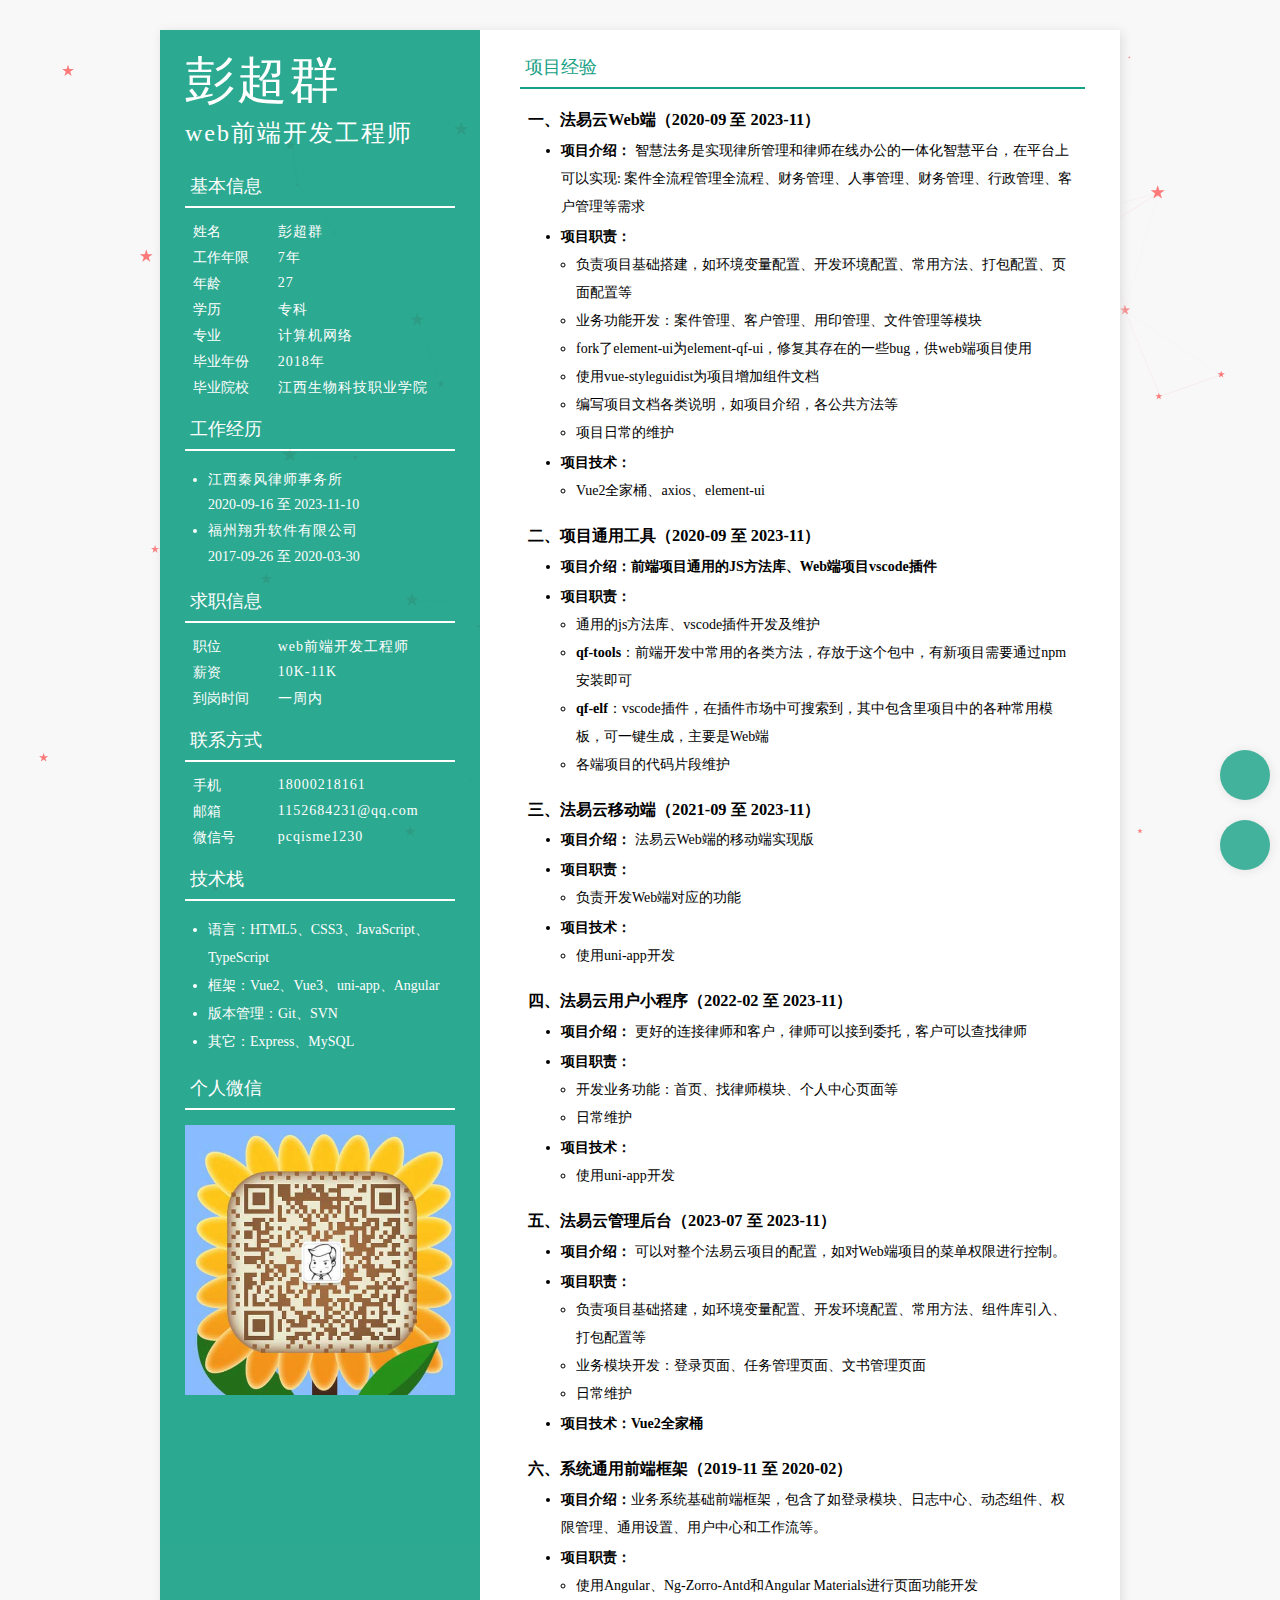
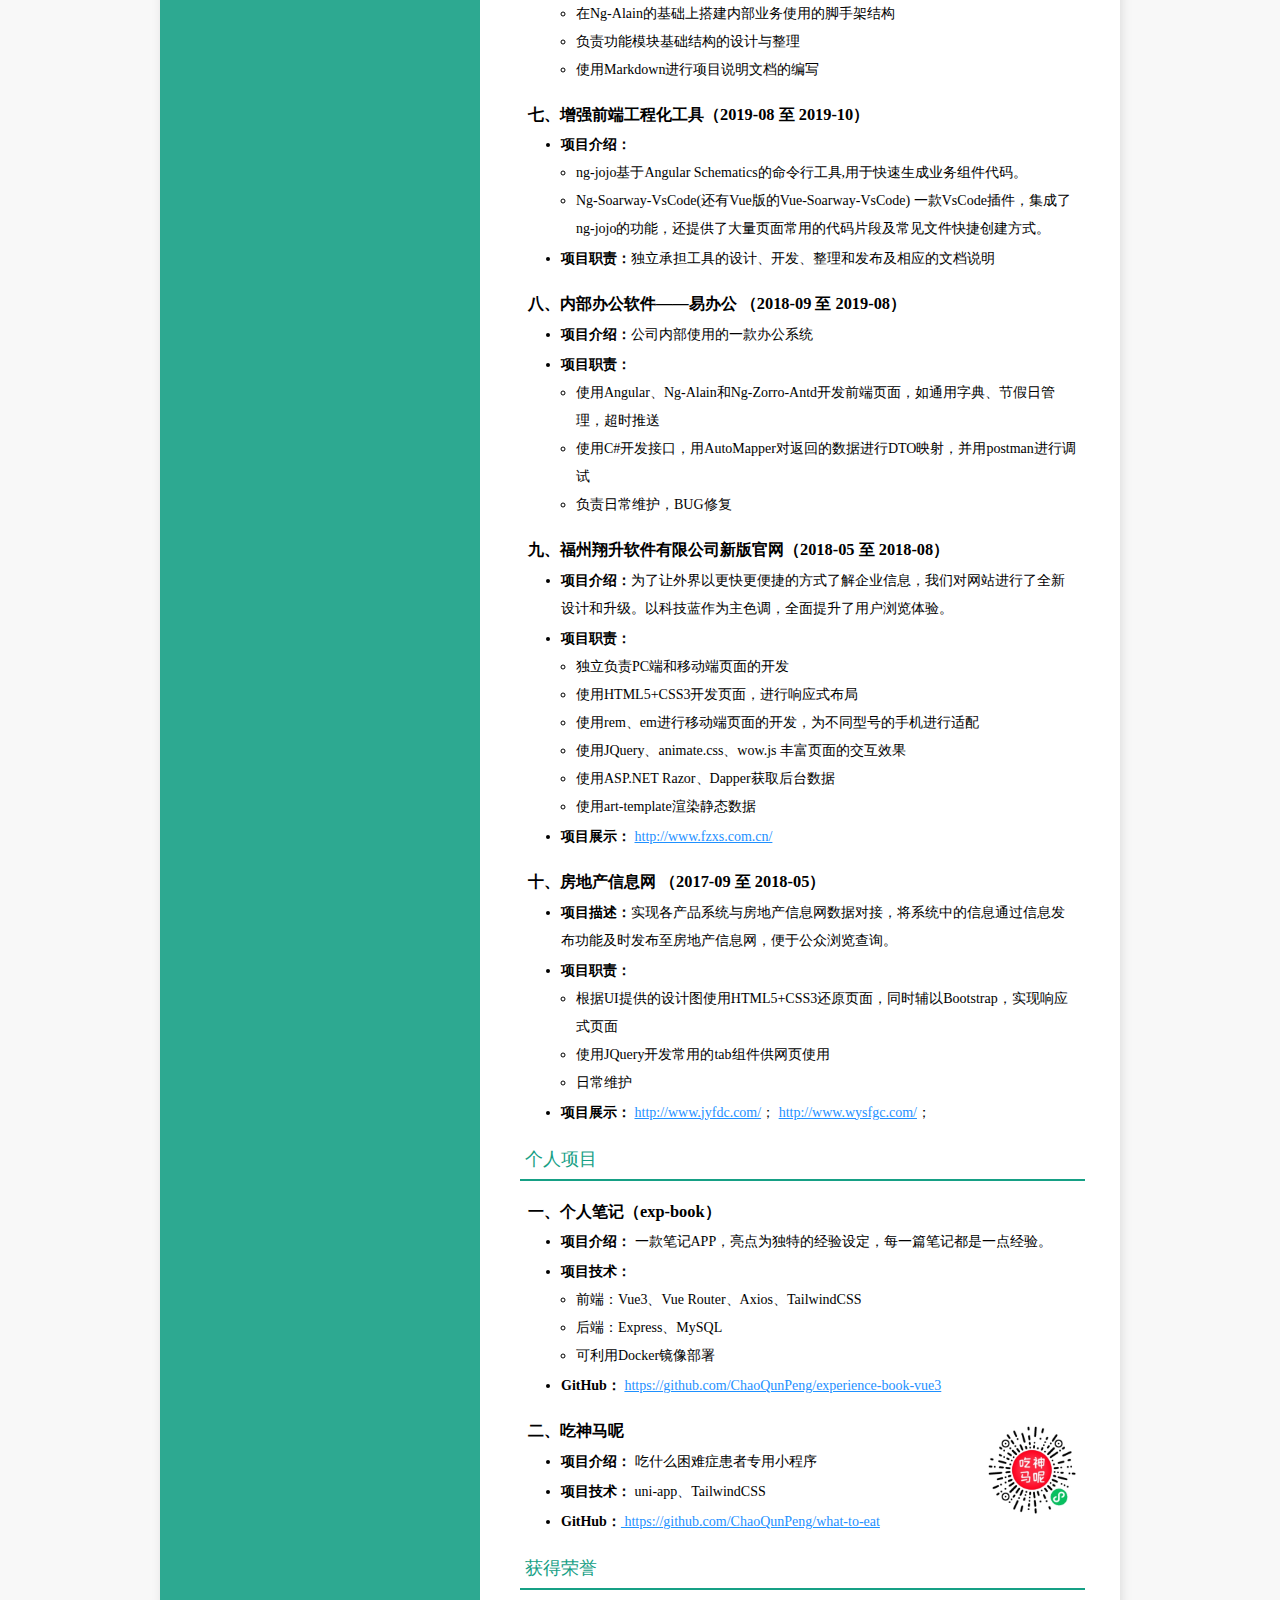
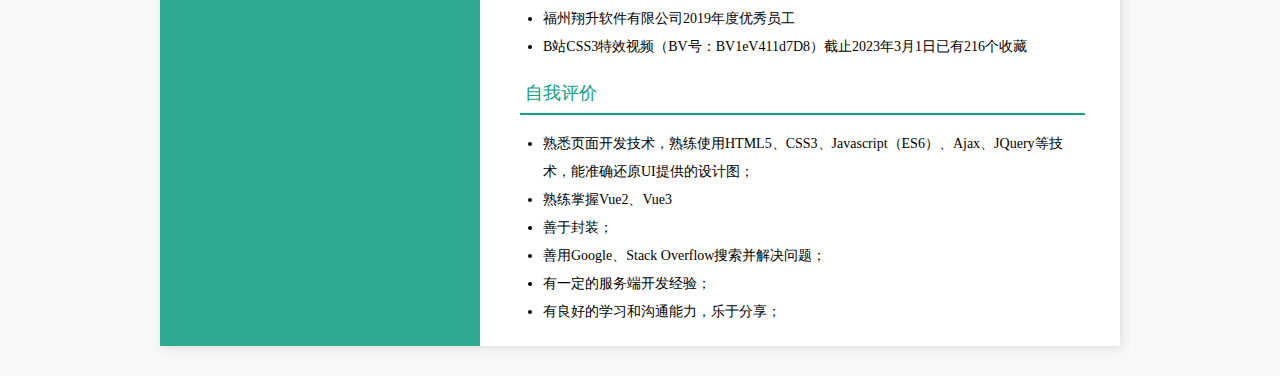
==== index.html @ 924d603b "init" ====
<!DOCTYPE html>
<html lang="en">
  <head>
    <meta charset="UTF-8" />
    <meta name="viewport" content="width=device-width, initial-scale=1.0" />
    <title>彭超群-web前端开发工程师-个人简历</title>
    <link rel="icon" href="./favicon.ico" type="image/x-icon" />
    <link rel="stylesheet" href="//at.alicdn.com/t/font_1978136_liacbr79wzi.css" />
    <link rel="stylesheet" href="style.css" />
  </head>

  <body>
    <div id="particles-js" class="particles-js"></div>

    <div class="container">
      <div class="left-layout">
        <!-- <div> -->
        <div class="me">
          <div class="name">彭超群</div>
          <div class="position">web前端开发工程师</div>
        </div>

        <!-- 基本信息 -->
        <div class="block">
          <div class="block-title"><i class="iconfont icon-user"></i>基本信息</div>
          <div class="block-body">
            <div class="label">
              <div class="label-label">姓名</div>
              <div class="label-value">彭超群</div>
            </div>

            <div class="label">
              <div class="label-label">工作年限</div>
              <div class="label-value">7年</div>
            </div>

            <div class="label">
              <div class="label-label">年龄</div>
              <div class="label-value">27</div>
            </div>

            <div class="label">
              <div class="label-label">学历</div>
              <div class="label-value">专科</div>
            </div>

            <div class="label">
              <div class="label-label">专业</div>
              <div class="label-value">计算机网络</div>
            </div>

            <div class="label">
              <div class="label-label">毕业年份</div>
              <div class="label-value">2018年</div>
            </div>

            <div class="label">
              <div class="label-label">毕业院校</div>
              <div class="label-value">江西生物科技职业学院</div>
            </div>
          </div>
        </div>

        <!-- 工作经历 -->
        <div class="block">
          <div class="block-title"><i class="iconfont icon-phone"></i>工作经历</div>

          <div class="block-body">
            <ul>
              <li>
                <p style="letter-spacing: 1px">江西秦风律师事务所</p>
                <p>2020-09-16 至 2023-11-10</p>
              </li>
              <li>
                <p style="letter-spacing: 1px">福州翔升软件有限公司</p>
                <p>2017-09-26 至 2020-03-30</p>
              </li>
            </ul>
          </div>
        </div>

        <!-- 求职信息 -->
        <div class="block">
          <div class="block-title"><i class="iconfont icon-phone"></i>求职信息</div>

          <div class="block-body">
            <div class="label">
              <div class="label-label">职位</div>
              <div class="label-value">web前端开发工程师</div>
            </div>

            <div class="label">
              <div class="label-label">薪资</div>
              <div class="label-value">10K-11K</div>
            </div>

            <div class="label">
              <div class="label-label">到岗时间</div>
              <div class="label-value">一周内</div>
            </div>
          </div>
        </div>

        <!-- 联系方式 -->
        <div class="block">
          <div class="block-title"><i class="iconfont icon-phone"></i>联系方式</div>

          <div class="block-body">
            <div class="label">
              <div class="label-label">手机</div>
              <div class="label-value">18000218161</div>
            </div>

            <div class="label">
              <div class="label-label">邮箱</div>
              <div class="label-value">1152684231@qq.com</div>
            </div>

            <div class="label">
              <div class="label-label">微信号</div>
              <div class="label-value">pcqisme1230</div>
            </div>
          </div>
        </div>

        <!-- 技术栈 -->
        <div class="block">
          <div class="block-title"><i class="iconfont icon-wrench"></i>技术栈</div>

          <div class="block-body">
            <ul>
              <li>语言：HTML5、CSS3、JavaScript、TypeScript</li>
              <li>框架：Vue2、Vue3、uni-app、Angular</li>
              <li>版本管理：Git、SVN</li>
              <li>其它：Express、MySQL</li>
            </ul>
          </div>
        </div>

        <!-- 个人微信 -->
        <div class="block">
          <div class="block-title"><i class="iconfont icon-wechat"></i>个人微信</div>

          <div class="block-body" style="padding: 0">
            <img style="width: 100%" src="me-qrcode.jpg" />
          </div>
        </div>
      </div>

      <div class="right-layout">
        <!-- 项目经验 -->
        <div class="block">
          <div class="block-title"><i class="iconfont icon-tag"></i>项目经验</div>

          <div class="block-body">
            <div class="project">
              <h3>一、法易云Web端（2020-09 至 2023-11）</h3>
              <ul>
                <li>
                  <span>项目介绍：</span>
                  智慧法务是实现律所管理和律师在线办公的一体化智慧平台，在平台上可以实现:
                  案件全流程管理全流程、财务管理、人事管理、财务管理、行政管理、客户管理等需求
                </li>
                <li>
                  <span>项目职责：</span>
                  <ul>
                    <li>
                      负责项目基础搭建，如环境变量配置、开发环境配置、常用方法、打包配置、页面配置等
                    </li>
                    <li>业务功能开发：案件管理、客户管理、用印管理、文件管理等模块</li>
                    <li>fork了element-ui为element-qf-ui，修复其存在的一些bug，供web端项目使用</li>
                    <li>使用vue-styleguidist为项目增加组件文档</li>
                    <li>编写项目文档各类说明，如项目介绍，各公共方法等</li>
                    <li>项目日常的维护</li>
                  </ul>
                </li>
                <li>
                  <span>项目技术：</span>
                  <ul>
                    <li>Vue2全家桶、axios、element-ui</li>
                  </ul>
                </li>
              </ul>
            </div>

            <div class="project">
              <h3>二、项目通用工具（2020-09 至 2023-11）</h3>
              <ul>
                <li>
                  <span> 项目介绍：前端项目通用的JS方法库、Web端项目vscode插件 </span>
                </li>
                <li>
                  <span>项目职责：</span>
                  <ul>
                    <li>通用的js方法库、vscode插件开发及维护</li>
                    <li>
                      <b>qf-tools</b
                      >：前端开发中常用的各类方法，存放于这个包中，有新项目需要通过npm安装即可
                    </li>
                    <li>
                      <b>qf-elf</b
                      >：vscode插件，在插件市场中可搜索到，其中包含里项目中的各种常用模板，可一键生成，主要是Web端
                    </li>
                    <li>各端项目的代码片段维护</li>
                  </ul>
                </li>
                <!-- <li>
                  <span>项目技术：</span>
                </li> -->
              </ul>
            </div>

            <div class="project">
              <h3>三、法易云移动端（2021-09 至 2023-11）</h3>
              <ul>
                <li>
                  <span>项目介绍：</span>
                  法易云Web端的移动端实现版
                </li>
                <li>
                  <span>项目职责：</span>
                  <ul>
                    <li>负责开发Web端对应的功能</li>
                  </ul>
                </li>
                <li>
                  <span>项目技术：</span>
                  <ul>
                    <li>使用uni-app开发</li>
                  </ul>
                </li>
              </ul>
            </div>

            <div class="project">
              <h3>四、法易云用户小程序（2022-02 至 2023-11）</h3>
              <ul>
                <li>
                  <span>项目介绍：</span>
                  更好的连接律师和客户，律师可以接到委托，客户可以查找律师
                </li>
                <li>
                  <span>项目职责：</span>
                  <ul>
                    <li>开发业务功能：首页、找律师模块、个人中心页面等</li>
                    <li>日常维护</li>
                  </ul>
                </li>
                <li>
                  <span>项目技术：</span>
                  <ul>
                    <li>使用uni-app开发</li>
                  </ul>
                </li>
              </ul>
            </div>

            <div class="project">
              <h3>五、法易云管理后台（2023-07 至 2023-11）</h3>
              <ul>
                <li>
                  <span>项目介绍：</span>
                  可以对整个法易云项目的配置，如对Web端项目的菜单权限进行控制。
                </li>
                <li>
                  <span>项目职责：</span>
                  <ul>
                    <li>
                      负责项目基础搭建，如环境变量配置、开发环境配置、常用方法、组件库引入、打包配置等
                    </li>
                    <li>业务模块开发：登录页面、任务管理页面、文书管理页面</li>
                    <li>日常维护</li>
                  </ul>
                </li>
                <li>
                  <span>项目技术：Vue2全家桶</span>
                </li>
              </ul>
            </div>

            <div class="project">
              <h3>六、系统通用前端框架（2019-11 至 2020-02）</h3>
              <ul>
                <li>
                  <span>项目介绍：</span
                  >业务系统基础前端框架，包含了如登录模块、日志中心、动态组件、权限管理、通用设置、用户中心和工作流等。
                </li>
                <li>
                  <span>项目职责：</span>
                  <ul>
                    <li>使用Angular、Ng-Zorro-Antd和Angular Materials进行页面功能开发</li>
                    <li>在Ng-Alain的基础上搭建内部业务使用的脚手架结构</li>
                    <li>负责功能模块基础结构的设计与整理</li>
                    <li>使用Markdown进行项目说明文档的编写</li>
                  </ul>
                </li>
              </ul>
            </div>

            <div class="project">
              <h3>七、增强前端工程化工具（2019-08 至 2019-10）</h3>
              <ul>
                <!-- <li><span>技术栈：</span> Angular Schematics</li> -->
                <li>
                  <span>项目介绍：</span>
                  <ul>
                    <li>ng-jojo基于Angular Schematics的命令行工具,用于快速生成业务组件代码。</li>
                    <li>
                      Ng-Soarway-VsCode(还有Vue版的Vue-Soarway-VsCode)
                      一款VsCode插件，集成了ng-jojo的功能，还提供了大量页面常用的代码片段及常见文件快捷创建方式。
                    </li>
                  </ul>
                </li>
                <li><span>项目职责：</span>独立承担工具的设计、开发、整理和发布及相应的文档说明</li>
              </ul>
            </div>

            <div class="project">
              <h3>八、内部办公软件——易办公 （2018-09 至 2019-08）</h3>
              <ul>
                <!-- <li><span>技术栈：</span> Angular、Ng-Alain、.NET、AutoMapper 、SQL Server</li> -->
                <li><span>项目介绍：</span>公司内部使用的一款办公系统</li>
                <li>
                  <span>项目职责：</span>
                  <ul>
                    <li>
                      使用Angular、Ng-Alain和Ng-Zorro-Antd开发前端页面，如通用字典、节假日管理，超时推送
                    </li>
                    <li>
                      使用C#开发接口，用AutoMapper对返回的数据进行DTO映射，并用postman进行调试
                    </li>
                    <li>负责日常维护，BUG修复</li>
                  </ul>
                </li>
              </ul>
            </div>

            <div class="project">
              <h3>九、福州翔升软件有限公司新版官网（2018-05 至 2018-08）</h3>
              <ul>
                <li>
                  <span>项目介绍：</span
                  >为了让外界以更快更便捷的方式了解企业信息，我们对网站进行了全新设计和升级。以科技蓝作为主色调，全面提升了用户浏览体验。
                </li>
                <li>
                  <span>项目职责：</span>
                  <ul>
                    <li>独立负责PC端和移动端页面的开发</li>
                    <li>使用HTML5+CSS3开发页面，进行响应式布局</li>
                    <li>使用rem、em进行移动端页面的开发，为不同型号的手机进行适配</li>
                    <li>使用JQuery、animate.css、wow.js 丰富页面的交互效果</li>
                    <li>使用ASP.NET Razor、Dapper获取后台数据</li>
                    <li>使用art-template渲染静态数据</li>
                  </ul>
                </li>
                <!-- <li><span>项目亮点：</span>此网站为自适应网站，用不同的设备访问会进入不同的页面。在完成静态页后，开始思考如何丰富网站特效，增强交互效果。在网页的诸多组件如导航栏、
                    内容卡片、客户分部地址使用CSS3开发各种有意思的动画，同时配合swiper、animate.css和wow.js增强网站整体的动态效果。</li> -->
                <li>
                  <span>项目展示：</span>
                  <a href="http://www.fzxs.com.cn/" target="_blank">http://www.fzxs.com.cn/</a>
                </li>
              </ul>
            </div>

            <div class="project">
              <h3>十、房地产信息网 （2017-09 至 2018-05）</h3>
              <ul>
                <li>
                  <span>项目描述：</span
                  >实现各产品系统与房地产信息网数据对接，将系统中的信息通过信息发布功能及时发布至房地产信息网，便于公众浏览查询。
                </li>
                <li>
                  <span>项目职责：</span>
                  <ul>
                    <li>
                      根据UI提供的设计图使用HTML5+CSS3还原页面，同时辅以Bootstrap，实现响应式页面
                    </li>
                    <li>使用JQuery开发常用的tab组件供网页使用</li>
                    <li>日常维护</li>
                  </ul>
                </li>
                <li>
                  <span>项目展示：</span>
                  <a href="http://www.jyfdc.com/" target="_blank">http://www.jyfdc.com/</a>；
                  <a href="http://www.wysfgc.com/" target="_blank">http://www.wysfgc.com/</a>；
                </li>
              </ul>
            </div>
          </div>
        </div>

        <!-- 个人项目 -->
        <div class="block">
          <div class="block-title"><i class="iconfont icon-star"></i>个人项目</div>

          <div class="block-body">
            <div class="project">
              <h3>一、个人笔记（exp-book）</h3>
              <ul>
                <li>
                  <span>项目介绍：</span>
                  一款笔记APP，亮点为独特的经验设定，每一篇笔记都是一点经验。
                </li>
                <li>
                  <span>项目技术：</span>
                  <ul>
                    <li>前端：Vue3、Vue Router、Axios、TailwindCSS</li>
                    <li>后端：Express、MySQL</li>
                    <li>可利用Docker镜像部署</li>
                  </ul>
                </li>
                <li>
                  <span>GitHub：</span>
                  <a href="https://github.com/ChaoQunPeng/experience-book-vue3" target="_blank">
                    https://github.com/ChaoQunPeng/experience-book-vue3
                  </a>
                </li>
              </ul>
            </div>

            <div class="project" style="position: relative;">
              <h3>二、吃神马呢</h3>
              <ul>
                <li>
                  <span>项目介绍：</span>
                  吃什么困难症患者专用小程序
                </li>
                <li>
                  <span>项目技术：</span>
                  uni-app、TailwindCSS
                </li>
                <li>
                  <span>GitHub：</span
                  ><a href="https://github.com/ChaoQunPeng/what-to-eat" target="_blank">
                    https://github.com/ChaoQunPeng/what-to-eat
                  </a>
                </li>
              </ul>
              <img
                style="width: 90px; position: absolute; right: 0px; top: 10px"
                src="./wte.jpg"
                alt="小程序推广码"
              />
            </div>
          </div>
        </div>

        <!-- 获得荣誉 -->
        <div class="block">
          <div class="block-title"><i class="iconfont icon-trophy"></i>获得荣誉</div>

          <div class="block-body">
            <ul>
              <li>福州翔升软件有限公司2019年度优秀员工</li>
              <li>B站CSS3特效视频（BV号：BV1eV411d7D8）截止2023年3月1日已有216个收藏</li>
            </ul>
          </div>
        </div>

        <!-- 自我评价 -->
        <div class="block">
          <div class="block-title"><i class="iconfont icon-pen"></i>自我评价</div>

          <div class="block-body">
            <ul>
              <li>
                熟悉页面开发技术，熟练使用HTML5、CSS3、Javascript（ES6）、Ajax、JQuery等技术，能准确还原UI提供的设计图；
              </li>
              <li>熟练掌握Vue2、Vue3</li>
              <li>善于封装；</li>
              <li>善用Google、Stack Overflow搜索并解决问题；</li>
              <li>有一定的服务端开发经验；</li>
              <li>有良好的学习和沟通能力，乐于分享；</li>
            </ul>
          </div>
        </div>
      </div>
    </div>

    <div id="downPdf" class="fixed-tool go-top" onclick="goTop()">
      <i class="iconfont icon-cc-top"></i>
    </div>

    <a
      id="goTop"
      class="fixed-tool down-pdf"
      href="https://raw.githubusercontent.com/ChaoQunPeng/resume/master/彭超群-web前端工程师-3年经验.pdf"
    >
      <i class="iconfont icon-download"></i>
    </a>

    <script src="./js/particles.min.js"></script>
    <script src="./js/app.js"></script>

    <script>
      function goTop() {
        document.body.scrollTop = document.documentElement.scrollTop = 0;
      }
    </script>
  </body>
</html>
---- style.css ----
:root {
  --primary: #16A085;
}

::selection {
  background: var(--primary);
  color     : #fff;
}

* {
  margin    : 0;
  padding   : 0;
  box-sizing: border-box;
}

html {
  font-size: 62.5%;
}

body {
  background: #f8f8f8;
}

div {
  font-size: 1.4rem;
}

ul,
ol {
  padding-left: 15px;
}

li {
  line-height: 2;
}

a {
  color: #1e90ff;
}

p {
  line-height: 1.8;
}

.particles-js {
  position: fixed;
  width   : 100%;
  height  : 100%;
  z-index : 0;
}

.container {
  position  : relative;
  z-index   : 1;
  display   : flex;
  width     : 960px;
  margin    : 30px auto;
  box-shadow: 2px 2px 10px #ddd;
}

.left-layout {
  width     : 320px;
  padding   : 25px 25px 0 25px;
  background: var(--primary);
  color     : #fff;
  opacity   : 0.9;
}

.right-layout {
  background: #fff;
  flex      : 1;
  padding   : 25px 35px 0 40px;
}

.avatar-wrap {
  display      : block;
  margin       : 0 auto;
  width        : 150px;
  border       : 3px solid #118871;
  height       : 150px;
  position     : relative;
  border-radius: 50%;
  overflow     : hidden;
  box-shadow   : 0 0 20px #005c4a;
  user-select  : none;
}

.avatar {
  position   : absolute;
  display    : block;
  margin-top : -22px;
  margin-left: 0px;
  width      : 100%;
}

.me {
  margin-bottom: 25px;
}

.me>div {
  transition: all .3s;
}

.me>.name {
  font-size     : 5rem;
  letter-spacing: 2px;
  line-height   : 1;
  margin-bottom : 12px;
}

.me>.position {
  font-size     : 2.4rem;
  letter-spacing: 2px;
}

.me>div:hover {
  text-shadow: 0 0 10px #fff;
}

.block {
  margin-bottom: 20px;
}

.block-title {
  position      : relative;
  font-size     : 1.8rem;
  margin-bottom : 15px;
  padding-bottom: 8px;
}

.block-title>i {
  margin-right: 5px;
}

.block-body {
  padding: 0 8px;
}

.left-layout .block-title {
  border-bottom: 2px solid #fff;
  color        : #fff;
}

.right-layout .block-title {
  border-bottom: 2px solid #16A085;
  color        : #16A085;
}

.label {
  display      : flex;
  margin-bottom: 8px;
}

.label>div {
  flex-shrink: 1;
  flex-basis : 0%;
}

.label-label {
  flex-grow: 1;
}

.label-value {
  flex-grow     : 2;
  letter-spacing: 1px;
}

.project {
  margin-bottom: 15px;
}

.project>h3 {
  line-height: 2;
}

.project>ul {
  padding-left: 33px;
}

.project>ul>li {
  margin-bottom: 2px;
}

.project>ul>li>span {
  font-weight: 700;
}

.fixed-tool {
  display        : block;
  position       : fixed;
  right          : 10px;
  z-index        : 1000;
  background     : var(--primary);
  width          : 50px;
  height         : 50px;
  display        : flex;
  justify-content: center;
  align-items    : center;
  border-radius  : 50%;
  color          : #fff;
  cursor         : pointer;
  box-shadow     : 1px 1px 10px #ddd;
  opacity        : .8;
  transition     : all .3s;
}

.fixed-tool:hover {
  opacity: .7;
}

.fixed-tool>i {
  font-size: 2.4rem;
}

.go-top {
  position: fixed;
  bottom  : 30px;
}

.down-pdf {
  position: fixed;
  bottom  : 100px;
}

@media only screen and (max-width: 768px) {

  /* tablets and desktop */
  .container {
    width         : 100%;
    margin        : 0;
    flex-direction: column;
  }

  .left-layout {
    width  : 100%;
    padding: 25px 15px 0 15px;
  }

  .right-layout {
    padding: 25px 15px 0 15px;
  }

  .project>ul {
    padding-left: 16px;
  }

  .down-pdf {
    display: none;
  }
}

@media print {
  .particles-js {
    display: none !important;
  }

  .container {
    margin: 0 auto;
  }

  .fixed-tool {
    display: none !important;
  }
}
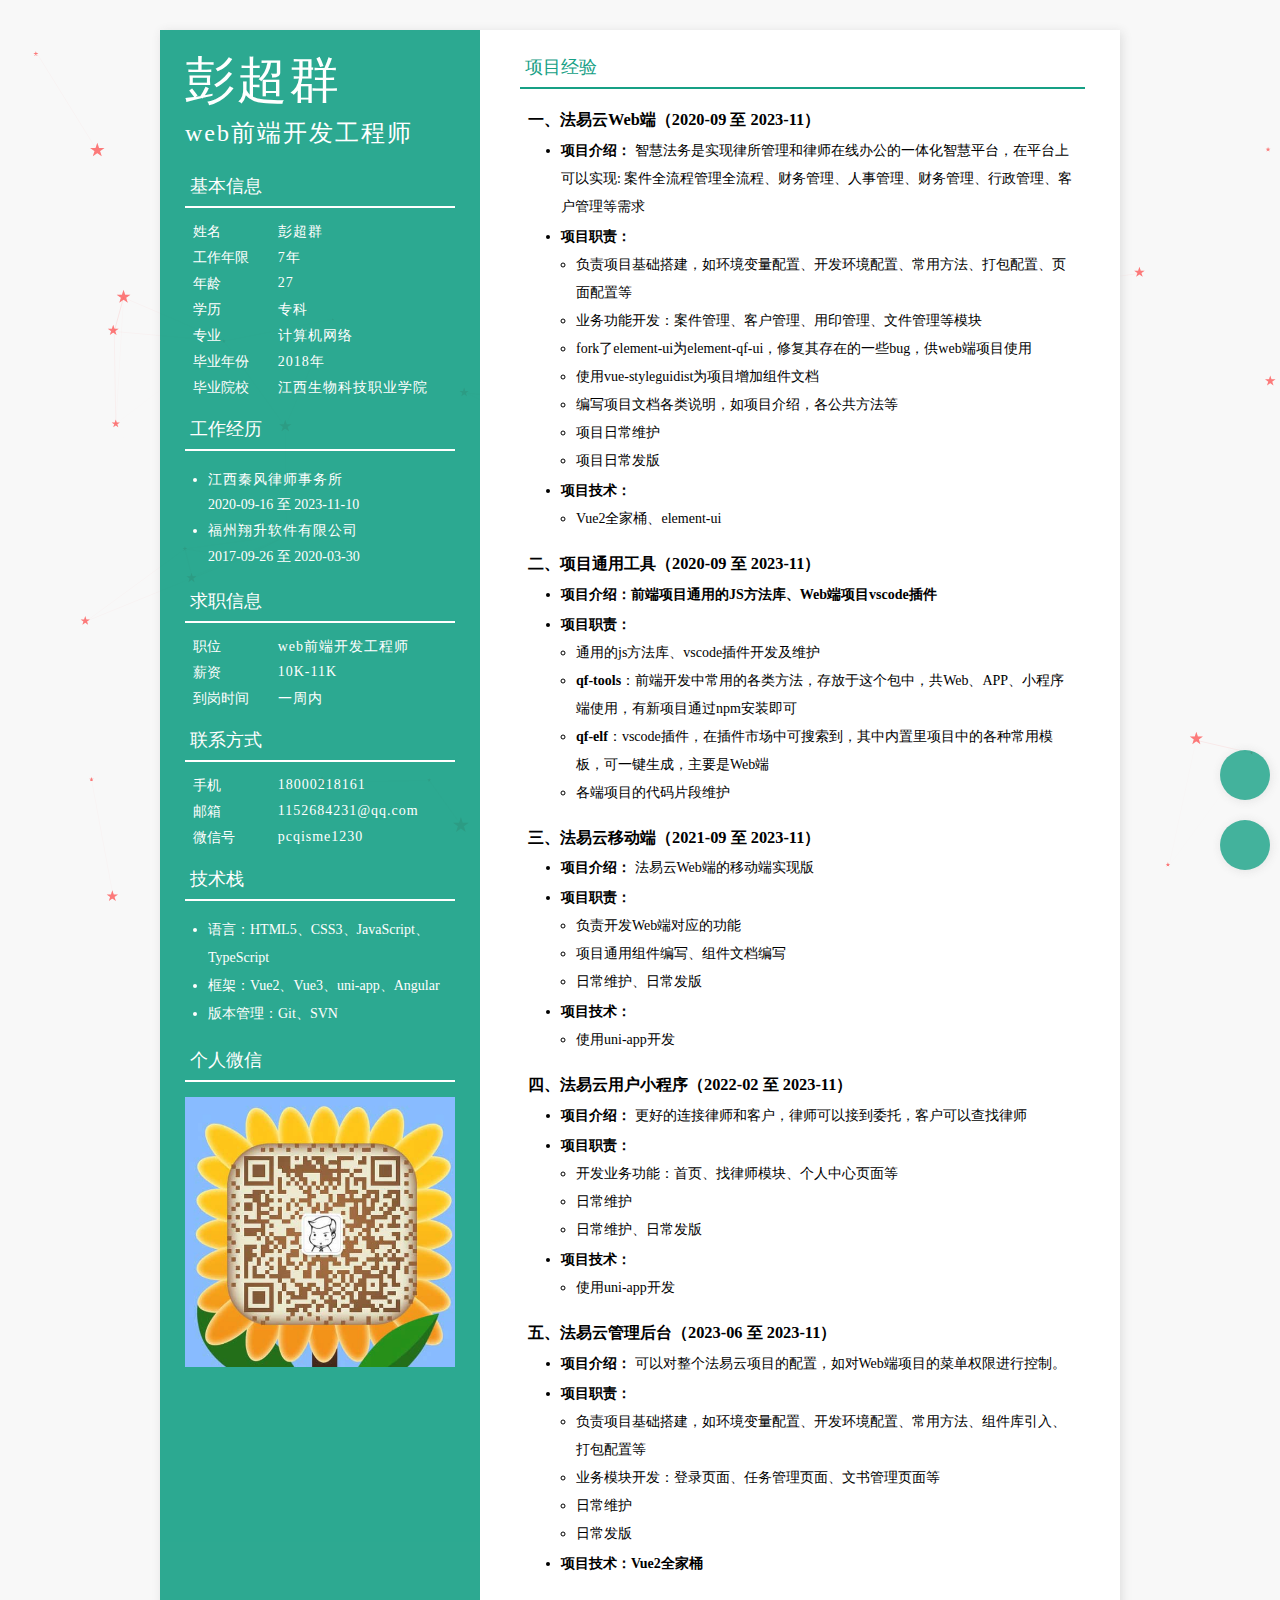
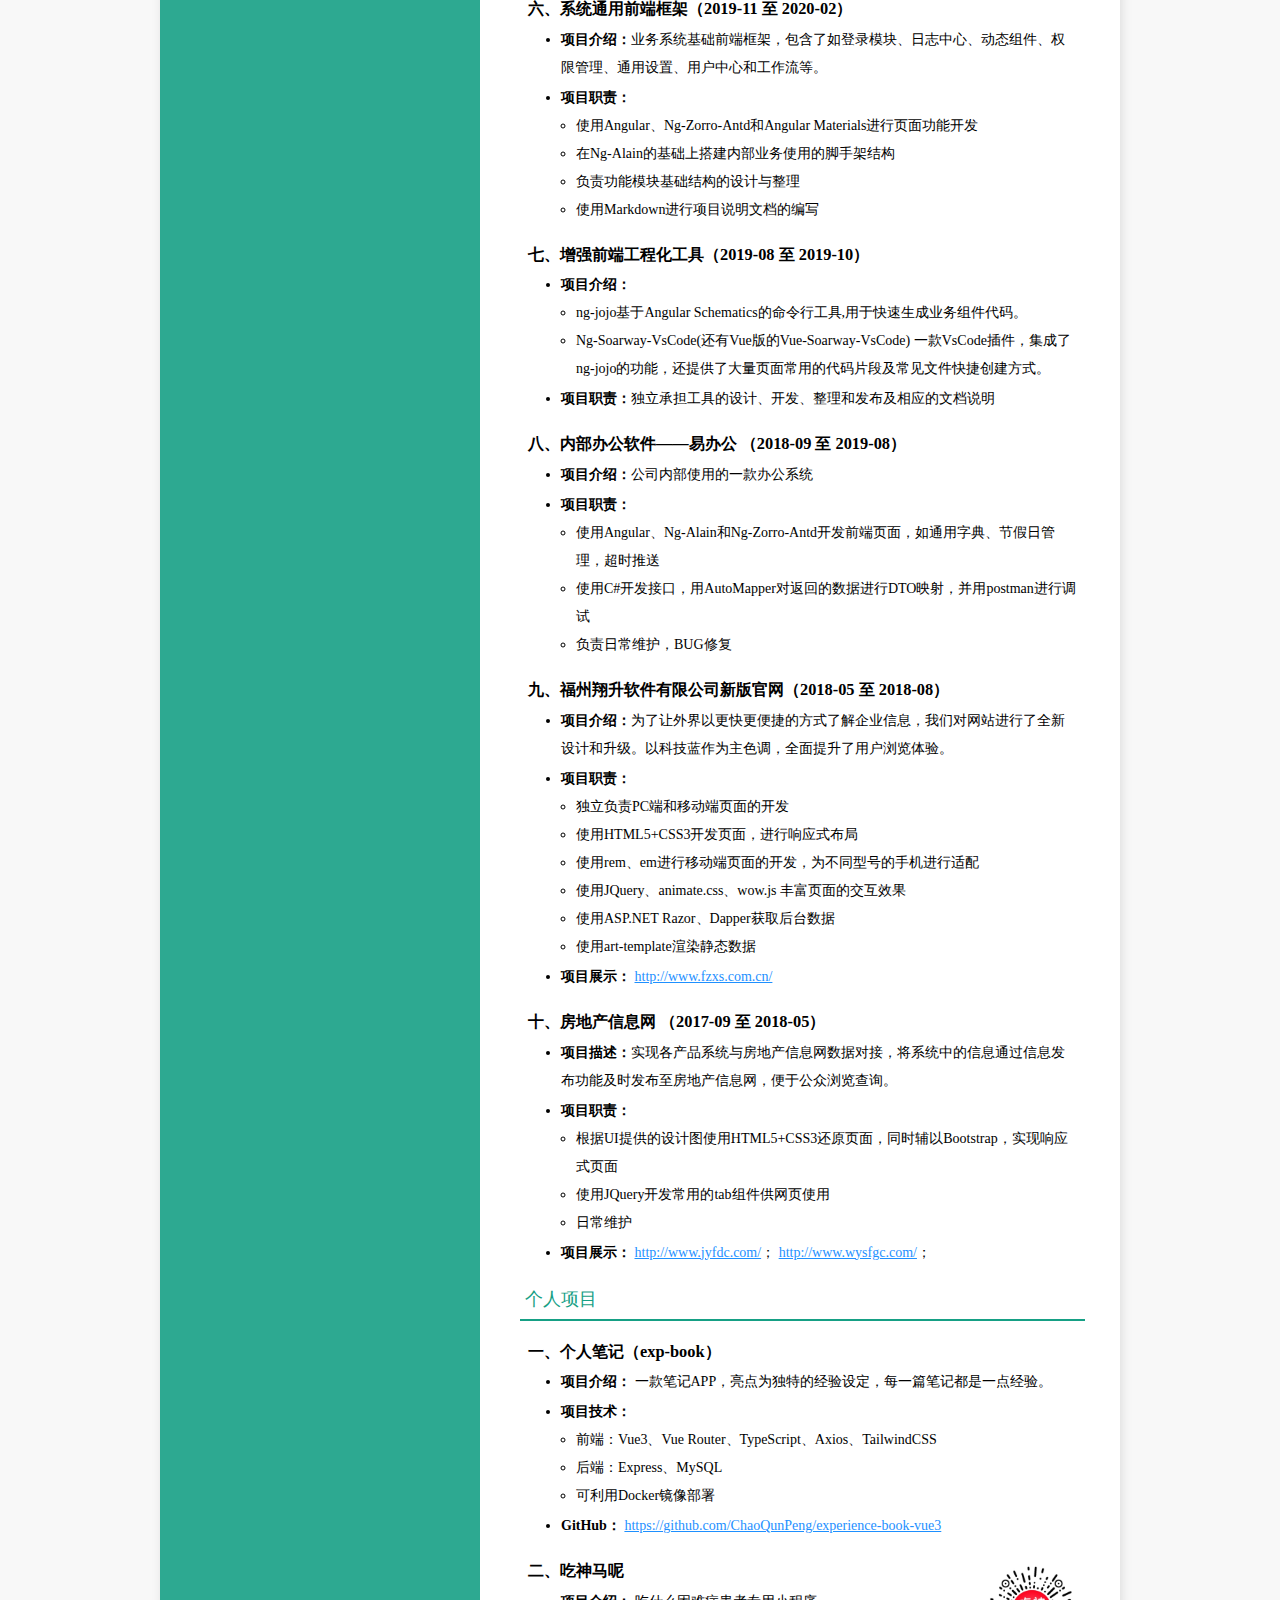
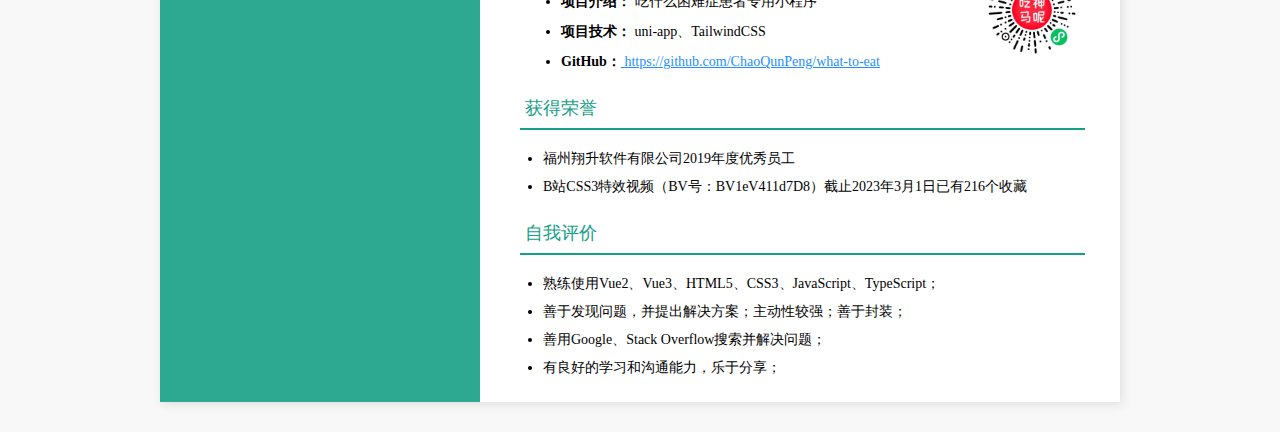
==== commit 50cb3176: "✨ feat: 更新" ====
--- a/index.html
+++ b/index.html
@@ -132,7 +132,6 @@
               <li>语言：HTML5、CSS3、JavaScript、TypeScript</li>
               <li>框架：Vue2、Vue3、uni-app、Angular</li>
               <li>版本管理：Git、SVN</li>
-              <li>其它：Express、MySQL</li>
             </ul>
           </div>
         </div>
@@ -171,13 +170,14 @@
                     <li>fork了element-ui为element-qf-ui，修复其存在的一些bug，供web端项目使用</li>
                     <li>使用vue-styleguidist为项目增加组件文档</li>
                     <li>编写项目文档各类说明，如项目介绍，各公共方法等</li>
-                    <li>项目日常的维护</li>
+                    <li>项目日常维护</li>
+                    <li>项目日常发版</li>
                   </ul>
                 </li>
                 <li>
                   <span>项目技术：</span>
                   <ul>
-                    <li>Vue2全家桶、axios、element-ui</li>
+                    <li>Vue2全家桶、element-ui</li>
                   </ul>
                 </li>
               </ul>
@@ -195,11 +195,11 @@
                     <li>通用的js方法库、vscode插件开发及维护</li>
                     <li>
                       <b>qf-tools</b
-                      >：前端开发中常用的各类方法，存放于这个包中，有新项目需要通过npm安装即可
+                      >：前端开发中常用的各类方法，存放于这个包中，共Web、APP、小程序端使用，有新项目通过npm安装即可
                     </li>
                     <li>
                       <b>qf-elf</b
-                      >：vscode插件，在插件市场中可搜索到，其中包含里项目中的各种常用模板，可一键生成，主要是Web端
+                      >：vscode插件，在插件市场中可搜索到，其中内置里项目中的各种常用模板，可一键生成，主要是Web端
                     </li>
                     <li>各端项目的代码片段维护</li>
                   </ul>
@@ -221,6 +221,8 @@
                   <span>项目职责：</span>
                   <ul>
                     <li>负责开发Web端对应的功能</li>
+                    <li>项目通用组件编写、组件文档编写</li></li>
+                    <li>日常维护、日常发版</li>
                   </ul>
                 </li>
                 <li>
@@ -244,6 +246,7 @@
                   <ul>
                     <li>开发业务功能：首页、找律师模块、个人中心页面等</li>
                     <li>日常维护</li>
+                    <li>日常维护、日常发版</li>
                   </ul>
                 </li>
                 <li>
@@ -256,7 +259,7 @@
             </div>
 
             <div class="project">
-              <h3>五、法易云管理后台（2023-07 至 2023-11）</h3>
+              <h3>五、法易云管理后台（2023-06 至 2023-11）</h3>
               <ul>
                 <li>
                   <span>项目介绍：</span>
@@ -268,8 +271,9 @@
                     <li>
                       负责项目基础搭建，如环境变量配置、开发环境配置、常用方法、组件库引入、打包配置等
                     </li>
-                    <li>业务模块开发：登录页面、任务管理页面、文书管理页面</li>
+                    <li>业务模块开发：登录页面、任务管理页面、文书管理页面等</li>
                     <li>日常维护</li>
+                    <li>日常发版</li>
                   </ul>
                 </li>
                 <li>
@@ -404,7 +408,7 @@
                 <li>
                   <span>项目技术：</span>
                   <ul>
-                    <li>前端：Vue3、Vue Router、Axios、TailwindCSS</li>
+                    <li>前端：Vue3、Vue Router、TypeScript、Axios、TailwindCSS</li>
                     <li>后端：Express、MySQL</li>
                     <li>可利用Docker镜像部署</li>
                   </ul>
@@ -464,12 +468,10 @@
           <div class="block-body">
             <ul>
               <li>
-                熟悉页面开发技术，熟练使用HTML5、CSS3、Javascript（ES6）、Ajax、JQuery等技术，能准确还原UI提供的设计图；
+                熟练使用Vue2、Vue3、HTML5、CSS3、JavaScript、TypeScript；
               </li>
-              <li>熟练掌握Vue2、Vue3</li>
-              <li>善于封装；</li>
+              <li>善于发现问题，并提出解决方案；主动性较强；善于封装；</li>
               <li>善用Google、Stack Overflow搜索并解决问题；</li>
-              <li>有一定的服务端开发经验；</li>
               <li>有良好的学习和沟通能力，乐于分享；</li>
             </ul>
           </div>
@@ -484,7 +486,7 @@
     <a
       id="goTop"
       class="fixed-tool down-pdf"
-      href="https://raw.githubusercontent.com/ChaoQunPeng/resume/master/彭超群-web前端工程师-3年经验.pdf"
+      href="https://raw.githubusercontent.com/ChaoQunPeng/resume/master/彭超群-web前端开发工程师-个人简历.pdf"
     >
       <i class="iconfont icon-download"></i>
     </a>
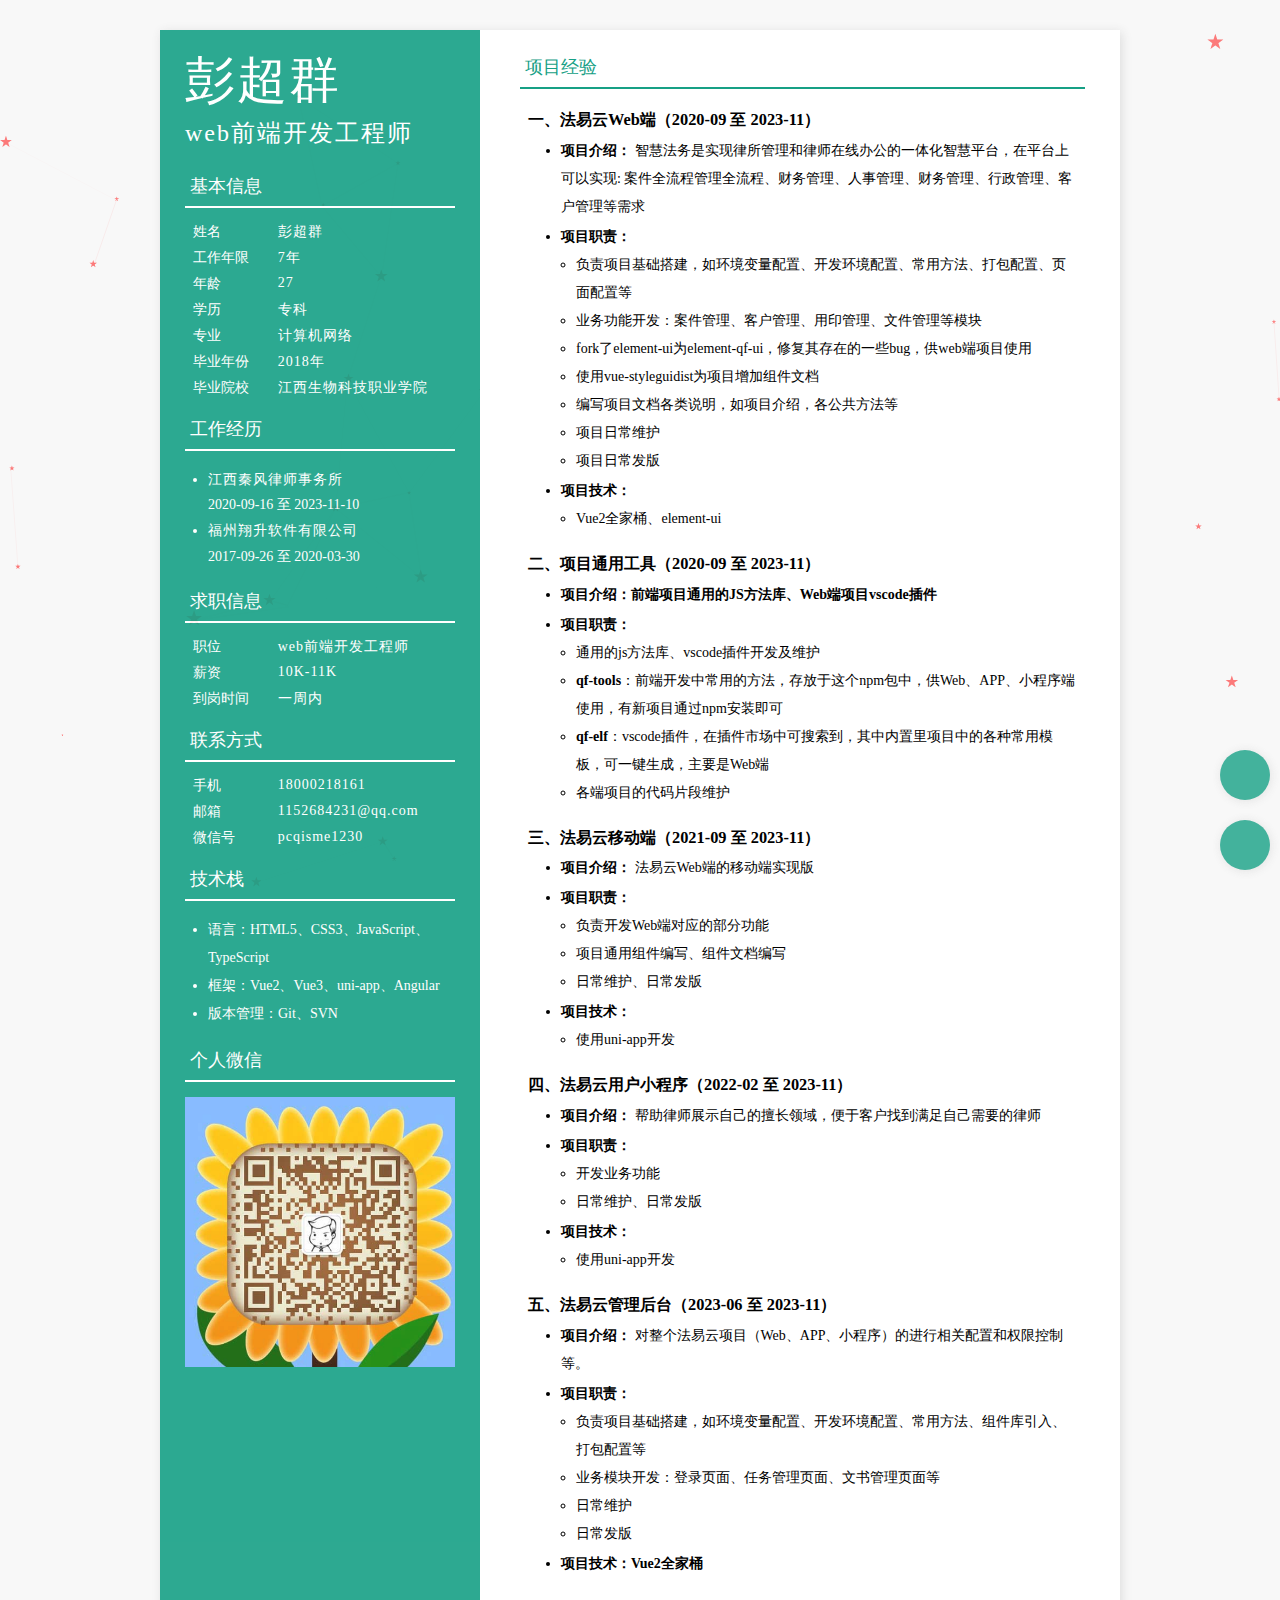
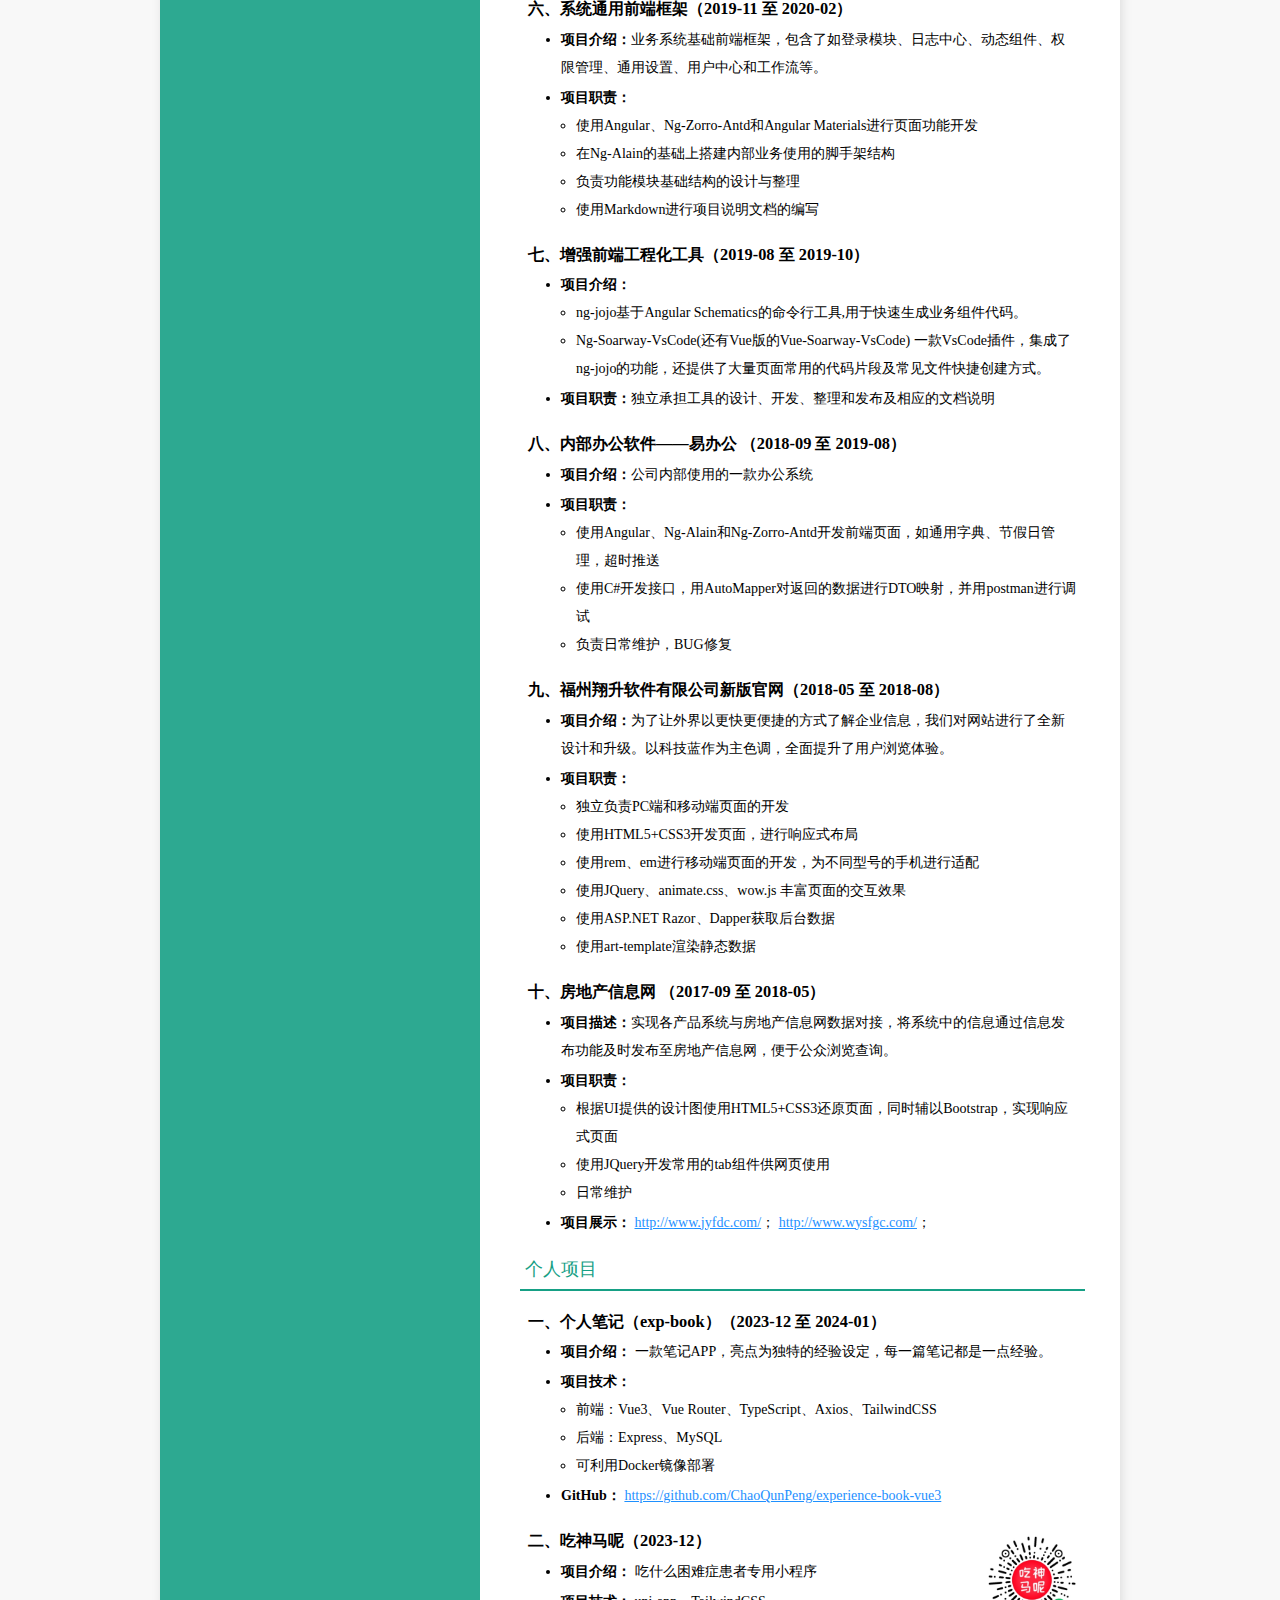
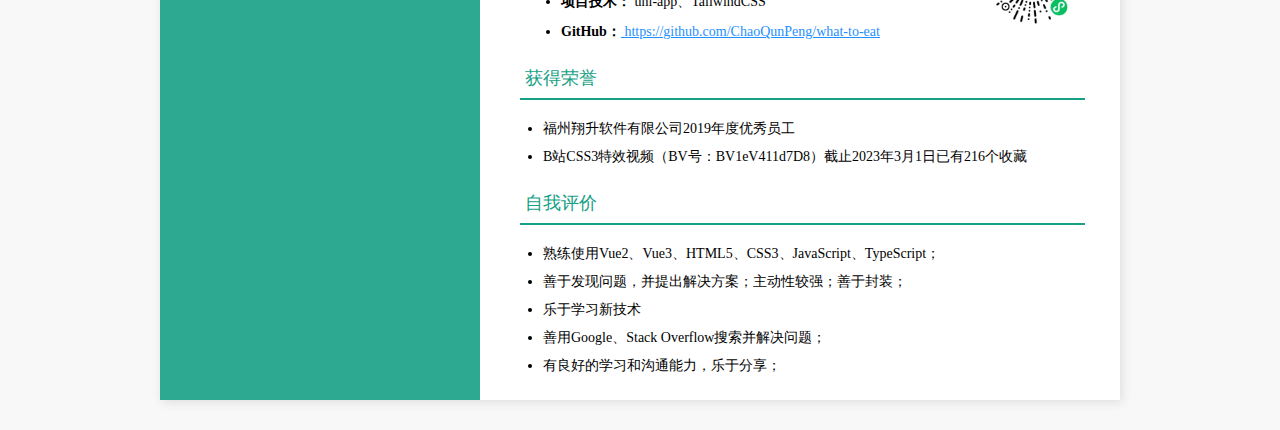
==== commit 749c55dc: "✨ feat: 更新" ====
--- a/index.html
+++ b/index.html
@@ -195,7 +195,7 @@
                     <li>通用的js方法库、vscode插件开发及维护</li>
                     <li>
                       <b>qf-tools</b
-                      >：前端开发中常用的各类方法，存放于这个包中，共Web、APP、小程序端使用，有新项目通过npm安装即可
+                      >：前端开发中常用的方法，存放于这个npm包中，供Web、APP、小程序端使用，有新项目通过npm安装即可
                     </li>
                     <li>
                       <b>qf-elf</b
@@ -220,7 +220,7 @@
                 <li>
                   <span>项目职责：</span>
                   <ul>
-                    <li>负责开发Web端对应的功能</li>
+                    <li>负责开发Web端对应的部分功能</li>
                     <li>项目通用组件编写、组件文档编写</li></li>
                     <li>日常维护、日常发版</li>
                   </ul>
@@ -239,13 +239,12 @@
               <ul>
                 <li>
                   <span>项目介绍：</span>
-                  更好的连接律师和客户，律师可以接到委托，客户可以查找律师
-                </li>
-                <li>
-                  <span>项目职责：</span>
-                  <ul>
-                    <li>开发业务功能：首页、找律师模块、个人中心页面等</li>
-                    <li>日常维护</li>
+                  帮助律师展示自己的擅长领域，便于客户找到满足自己需要的律师
+                </li>
+                <li>
+                  <span>项目职责：</span>
+                  <ul>
+                    <li>开发业务功能</li>
                     <li>日常维护、日常发版</li>
                   </ul>
                 </li>
@@ -263,7 +262,7 @@
               <ul>
                 <li>
                   <span>项目介绍：</span>
-                  可以对整个法易云项目的配置，如对Web端项目的菜单权限进行控制。
+                  对整个法易云项目（Web、APP、小程序）的进行相关配置和权限控制等。
                 </li>
                 <li>
                   <span>项目职责：</span>
@@ -359,10 +358,10 @@
                 </li>
                 <!-- <li><span>项目亮点：</span>此网站为自适应网站，用不同的设备访问会进入不同的页面。在完成静态页后，开始思考如何丰富网站特效，增强交互效果。在网页的诸多组件如导航栏、
                     内容卡片、客户分部地址使用CSS3开发各种有意思的动画，同时配合swiper、animate.css和wow.js增强网站整体的动态效果。</li> -->
-                <li>
+                <!-- <li>
                   <span>项目展示：</span>
                   <a href="http://www.fzxs.com.cn/" target="_blank">http://www.fzxs.com.cn/</a>
-                </li>
+                </li> -->
               </ul>
             </div>
 
@@ -399,7 +398,7 @@
 
           <div class="block-body">
             <div class="project">
-              <h3>一、个人笔记（exp-book）</h3>
+              <h3>一、个人笔记（exp-book）（2023-12 至 2024-01）</h3>
               <ul>
                 <li>
                   <span>项目介绍：</span>
@@ -423,7 +422,7 @@
             </div>
 
             <div class="project" style="position: relative;">
-              <h3>二、吃神马呢</h3>
+              <h3>二、吃神马呢（2023-12）</h3>
               <ul>
                 <li>
                   <span>项目介绍：</span>
@@ -471,6 +470,7 @@
                 熟练使用Vue2、Vue3、HTML5、CSS3、JavaScript、TypeScript；
               </li>
               <li>善于发现问题，并提出解决方案；主动性较强；善于封装；</li>
+              <li>乐于学习新技术</li>
               <li>善用Google、Stack Overflow搜索并解决问题；</li>
               <li>有良好的学习和沟通能力，乐于分享；</li>
             </ul>
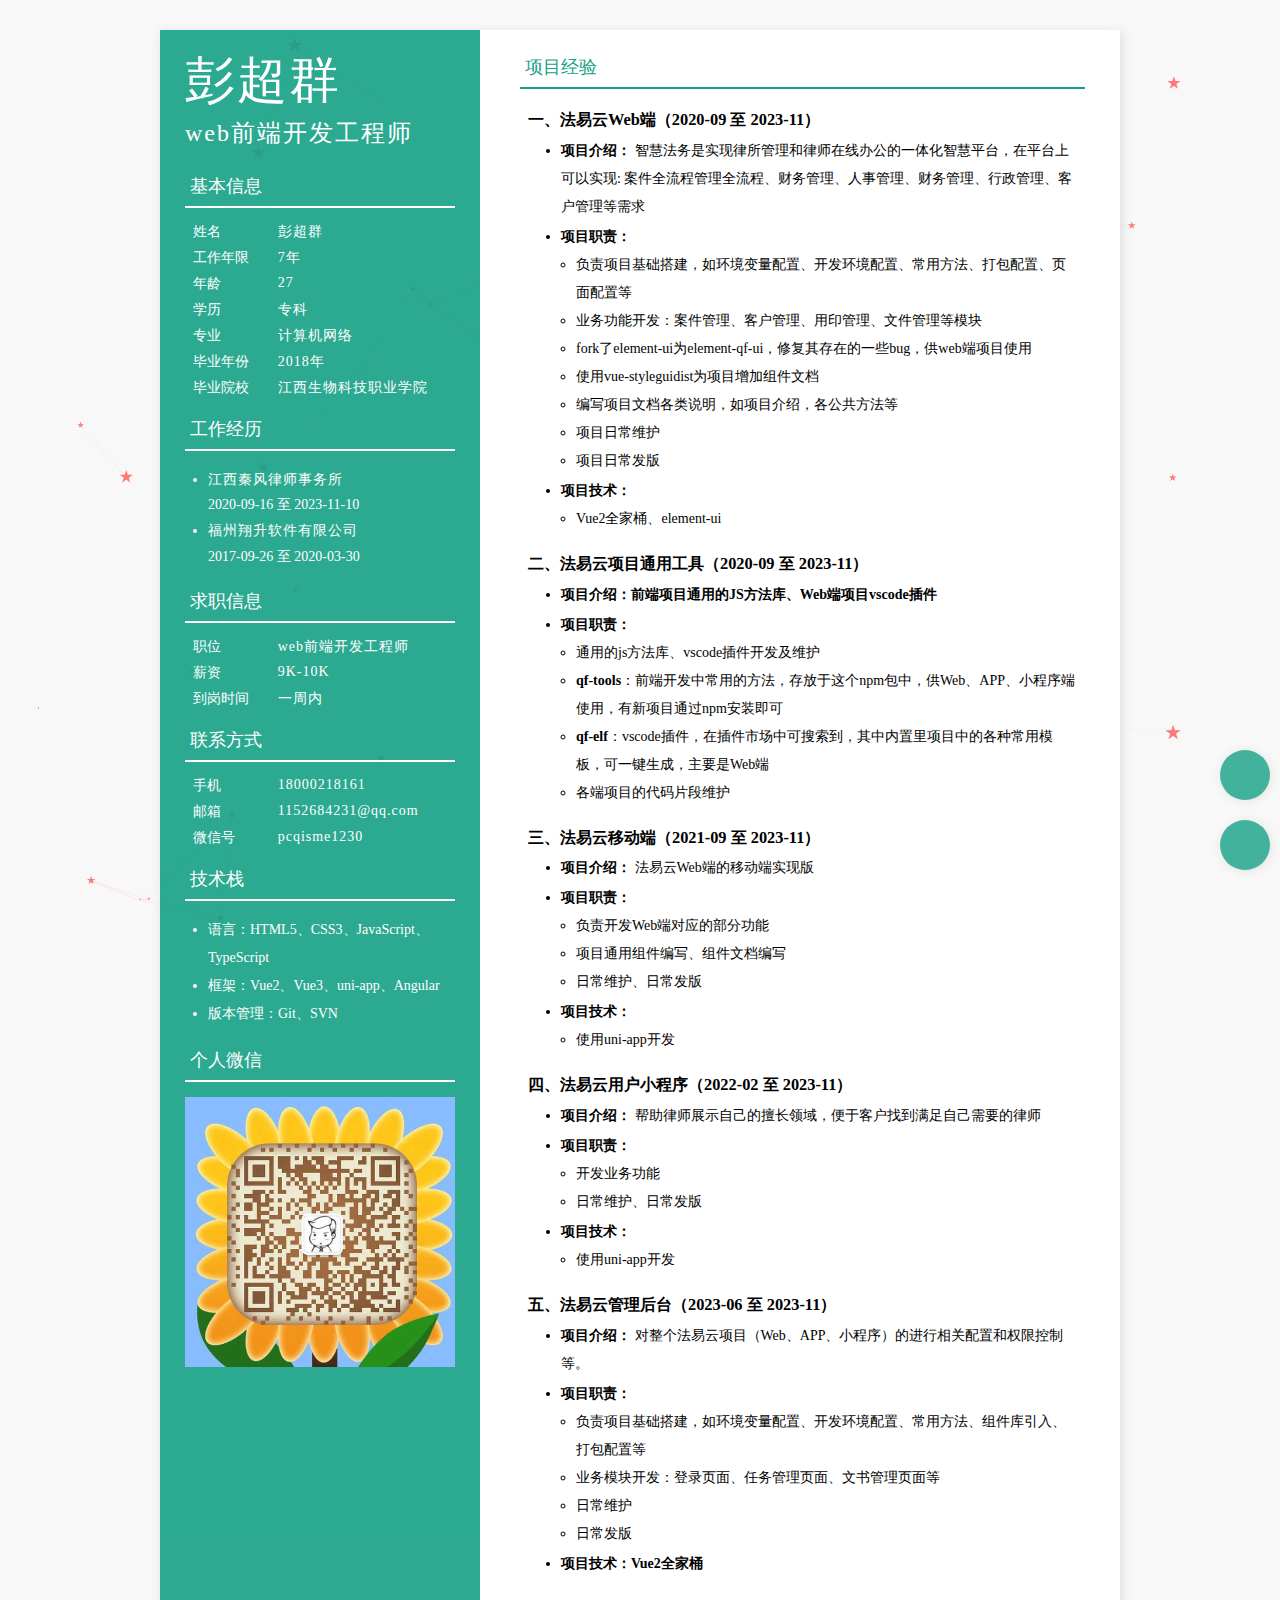
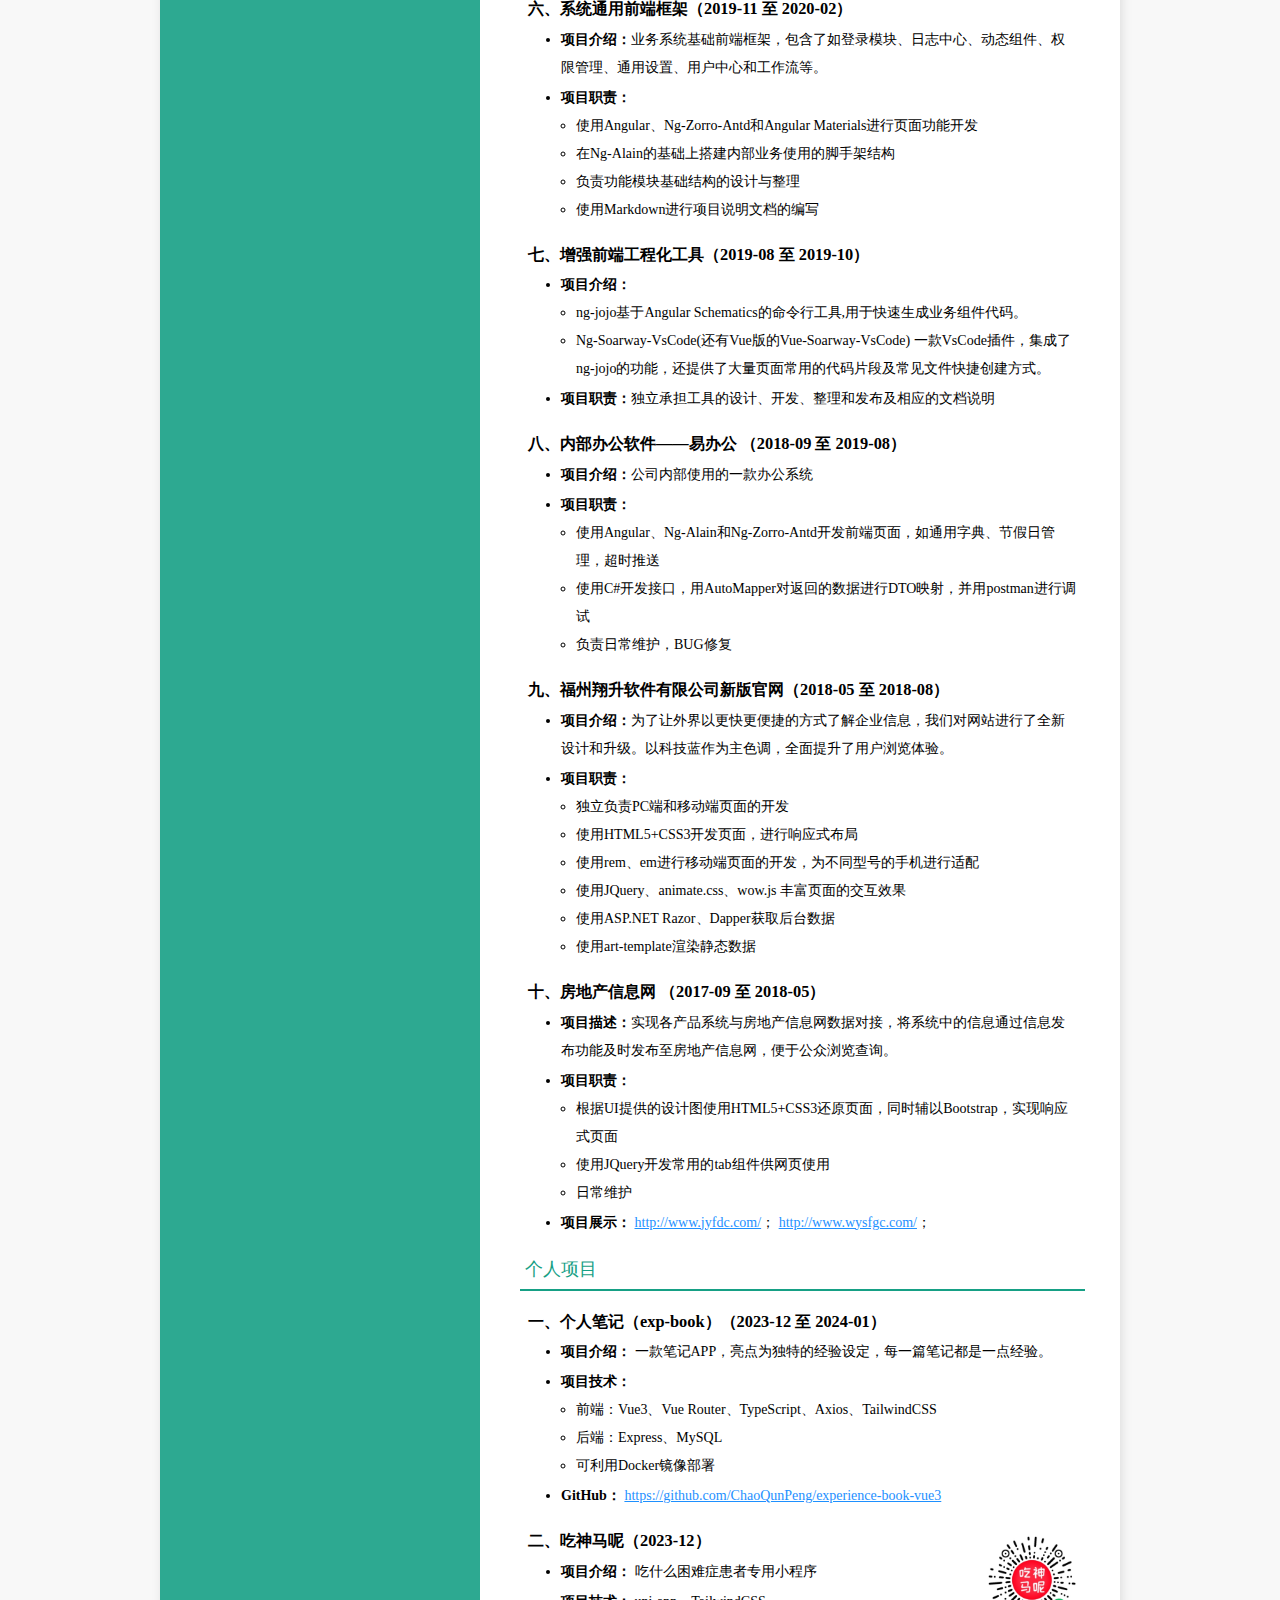
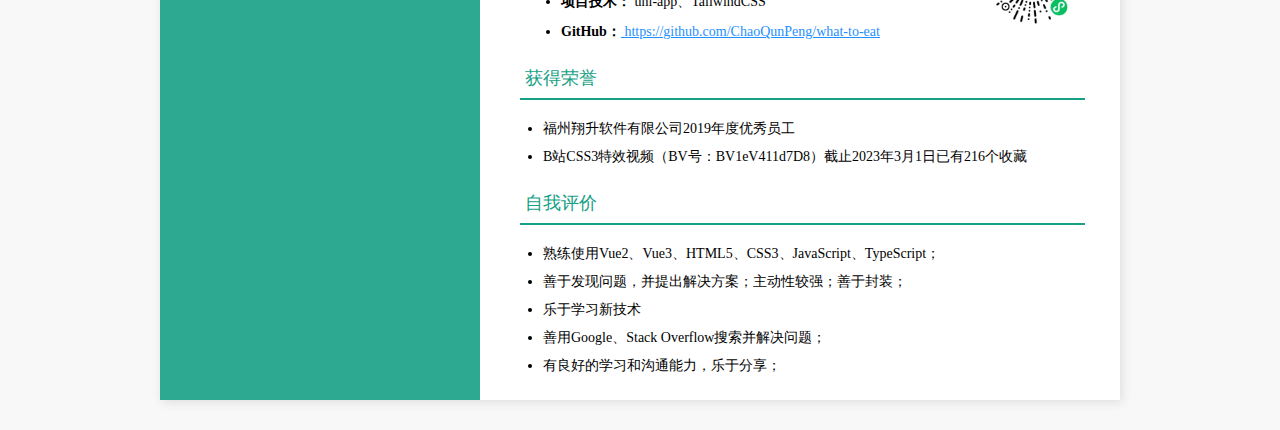
==== commit b1c1d527: "✨ feat: 调整" ====
--- a/index.html
+++ b/index.html
@@ -91,7 +91,7 @@
 
             <div class="label">
               <div class="label-label">薪资</div>
-              <div class="label-value">10K-11K</div>
+              <div class="label-value">9K-10K</div>
             </div>
 
             <div class="label">
@@ -184,7 +184,7 @@
             </div>
 
             <div class="project">
-              <h3>二、项目通用工具（2020-09 至 2023-11）</h3>
+              <h3>二、法易云项目通用工具（2020-09 至 2023-11）</h3>
               <ul>
                 <li>
                   <span> 项目介绍：前端项目通用的JS方法库、Web端项目vscode插件 </span>
@@ -447,6 +447,57 @@
             </div>
           </div>
         </div>
+
+        <!-- 其它项目 -->
+        <!-- <div class="block">
+          <div class="block-title"><i class="iconfont icon-star"></i>其它项目</div>
+
+          <div class="block-body">
+            <div class="project">
+              <h3>一、比特币交易网站 bullswapx（2023-11）</h3>
+              <ul>
+                <li>
+                  <span>项目介绍：</span>
+                  一个虚拟货币交易网站。主要负责站点在各操作系统的兼容性和在各尺寸屏幕兼容性维护。
+                </li>
+                <li>
+                  <span>项目技术：</span>
+                  <ul>
+                    <li>react、nextjs、TailwindCSS</li>
+                  </ul>
+                </li>
+                <li>
+                  <span>预览地址：</span>
+                  <a href="https://bullswapx.com/market" target="_blank">
+                    https://bullswapx.com/market
+                  </a>
+                </li>
+              </ul>
+            </div>
+
+            <div class="project">
+              <h3>二、Web3项目官网 3water-labs（2024-03）</h3>
+              <ul>
+                <li>
+                  <span>项目介绍：</span>
+                  一个做Web3业务的公司官网。主要负责站点在各操作系统的兼容性和在各尺寸屏幕兼容性维护。
+                </li>
+                <li>
+                  <span>项目技术：</span>
+                  <ul>
+                    <li>react、nextjs、TailwindCSS</li>
+                  </ul>
+                </li>
+                <li>
+                  <span>预览地址：</span>
+                  <a href="https://3water-labs.org/#" target="_blank">
+                    https://3water-labs.org/#
+                  </a>
+                </li>
+              </ul>
+            </div>
+          </div>
+        </div> -->
 
         <!-- 获得荣誉 -->
         <div class="block">
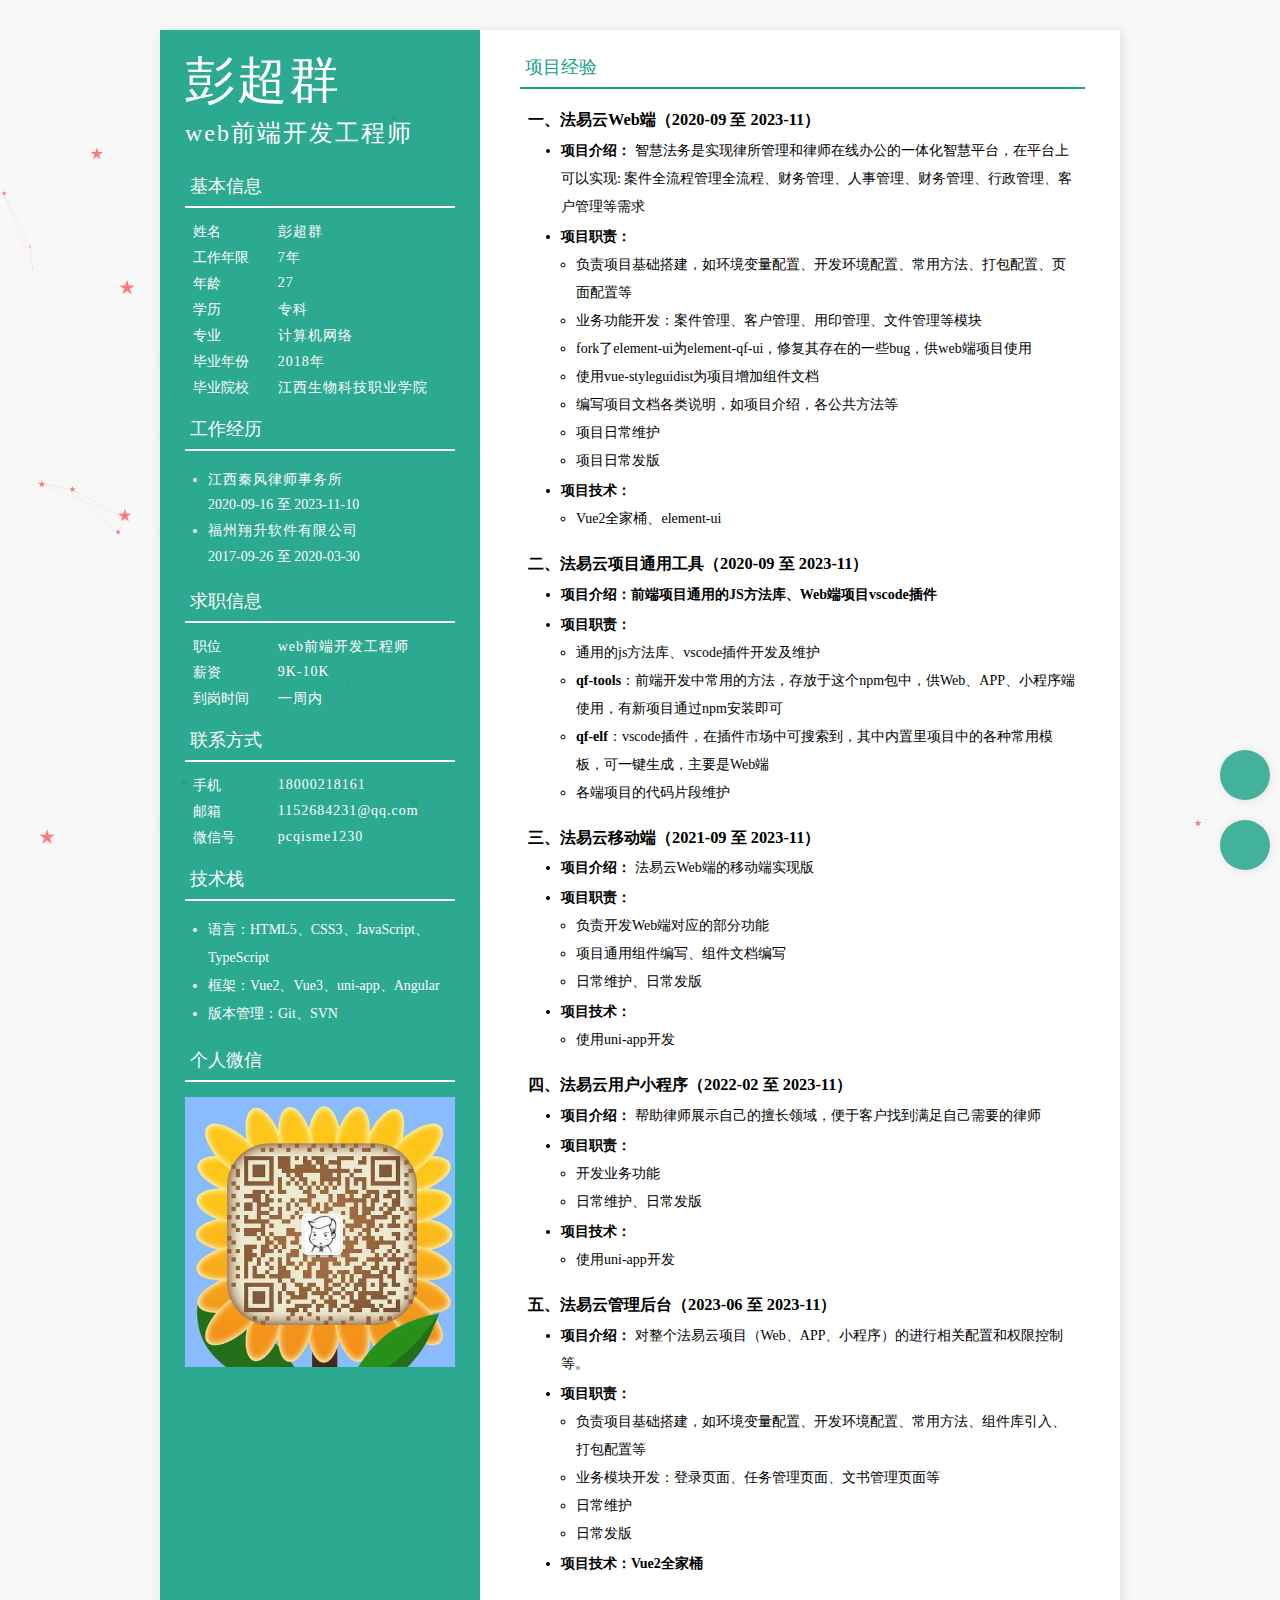
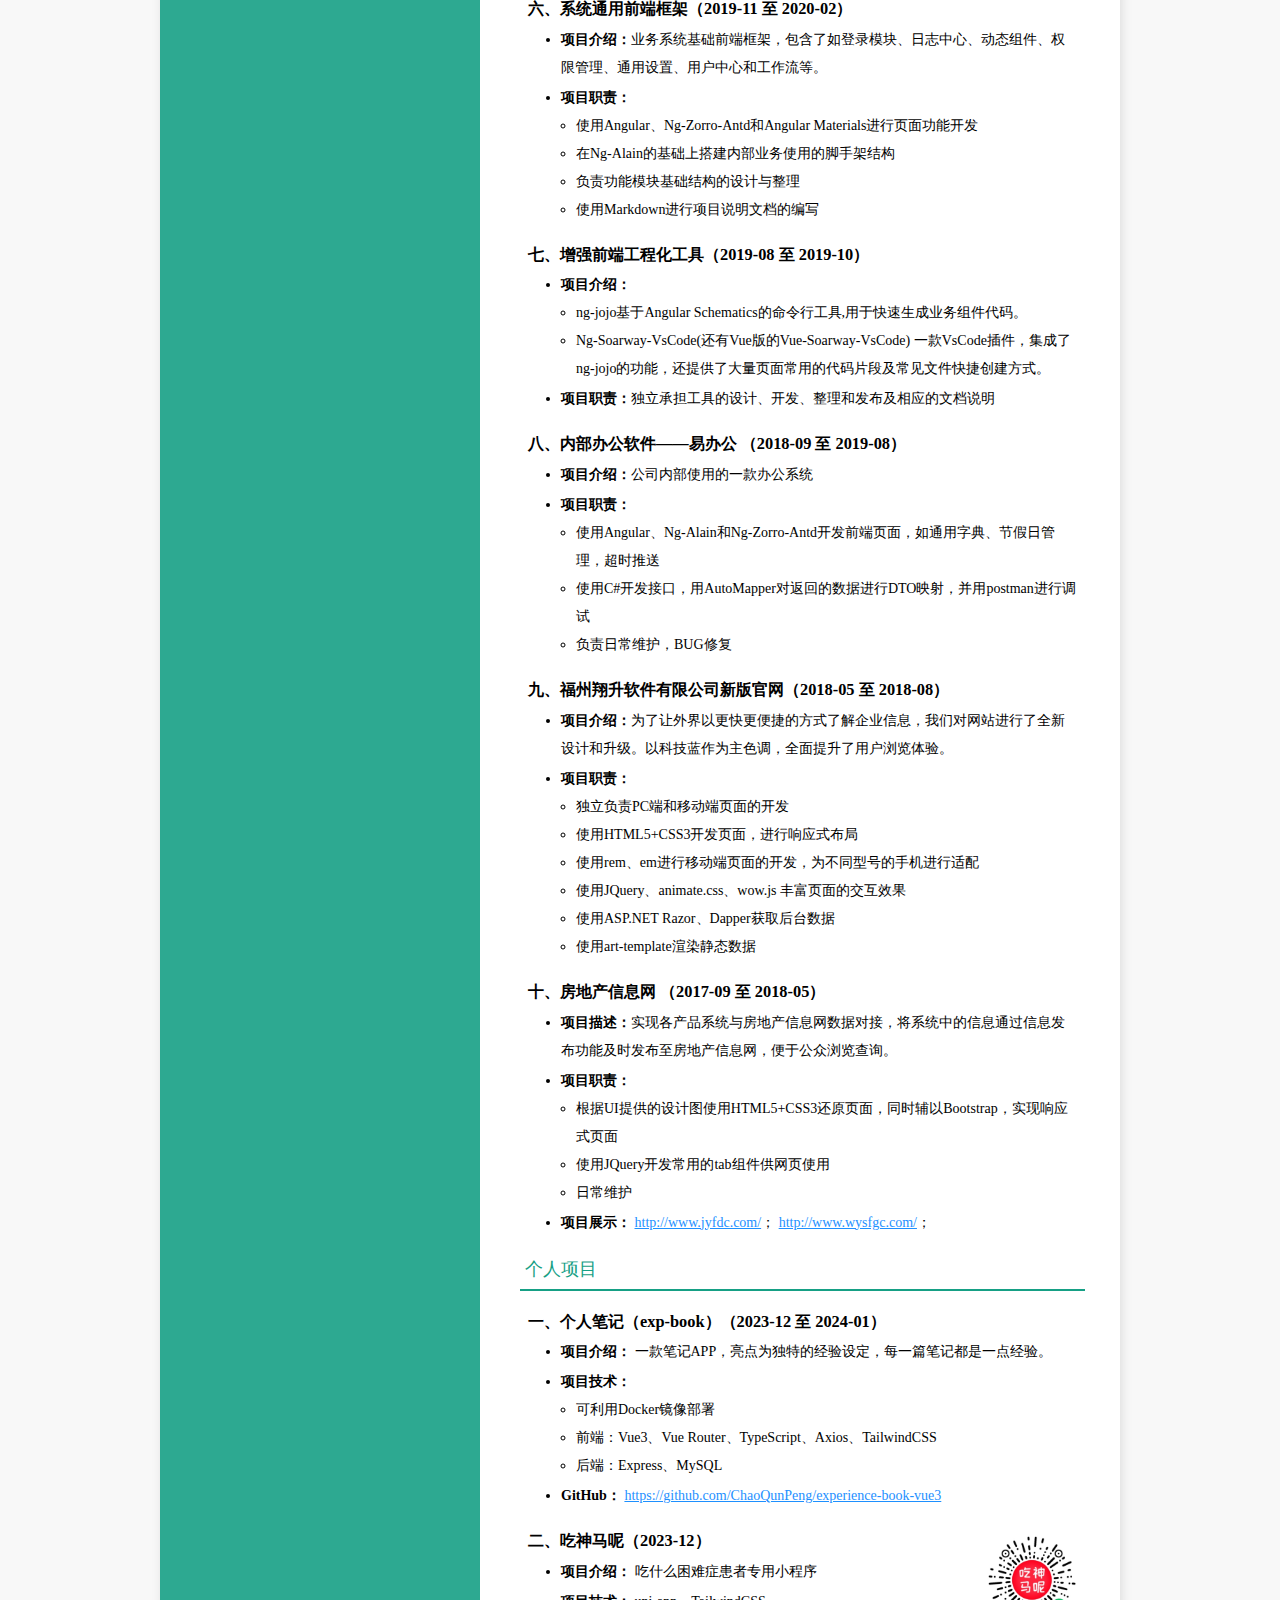
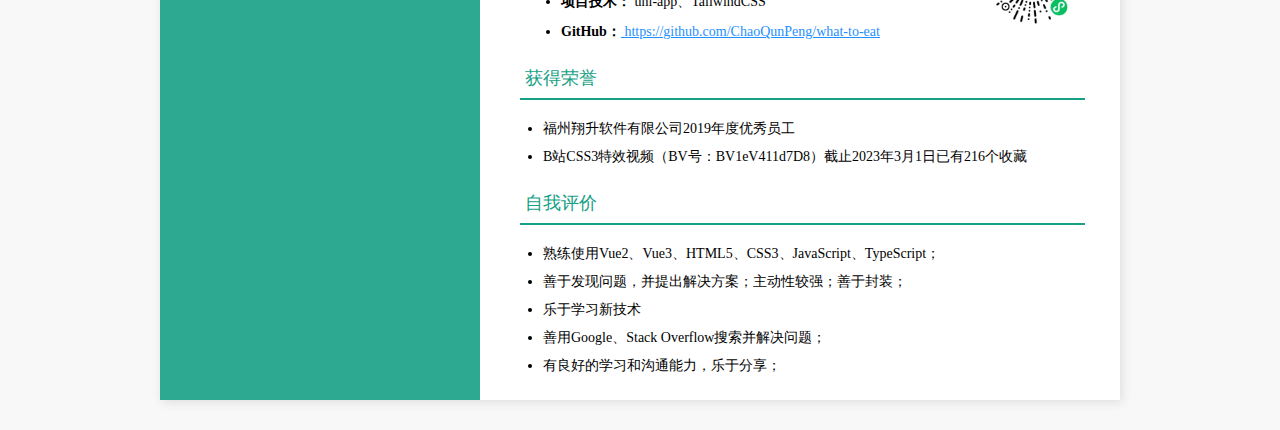
==== commit 07c6e028: "✨ feat: 调整" ====
--- a/index.html
+++ b/index.html
@@ -407,9 +407,9 @@
                 <li>
                   <span>项目技术：</span>
                   <ul>
+                    <li>可利用Docker镜像部署</li>
                     <li>前端：Vue3、Vue Router、TypeScript、Axios、TailwindCSS</li>
                     <li>后端：Express、MySQL</li>
-                    <li>可利用Docker镜像部署</li>
                   </ul>
                 </li>
                 <li>
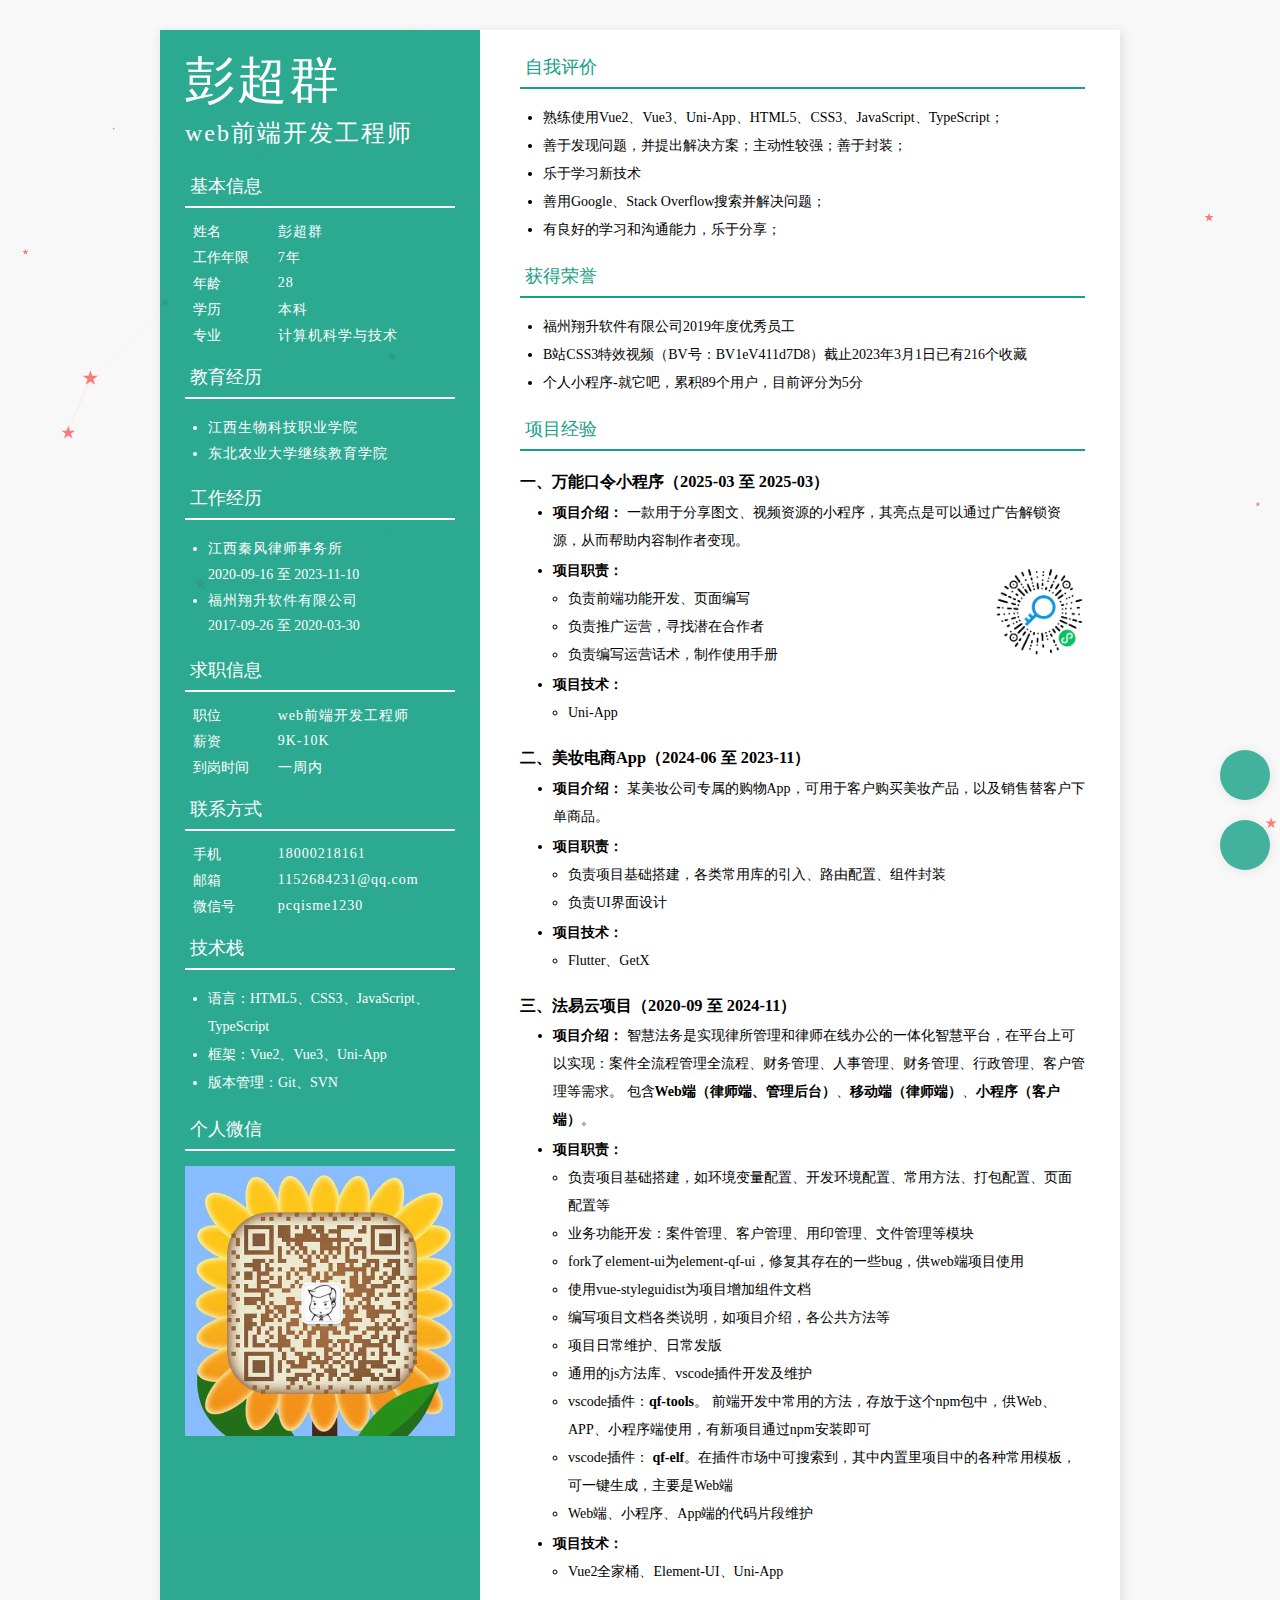
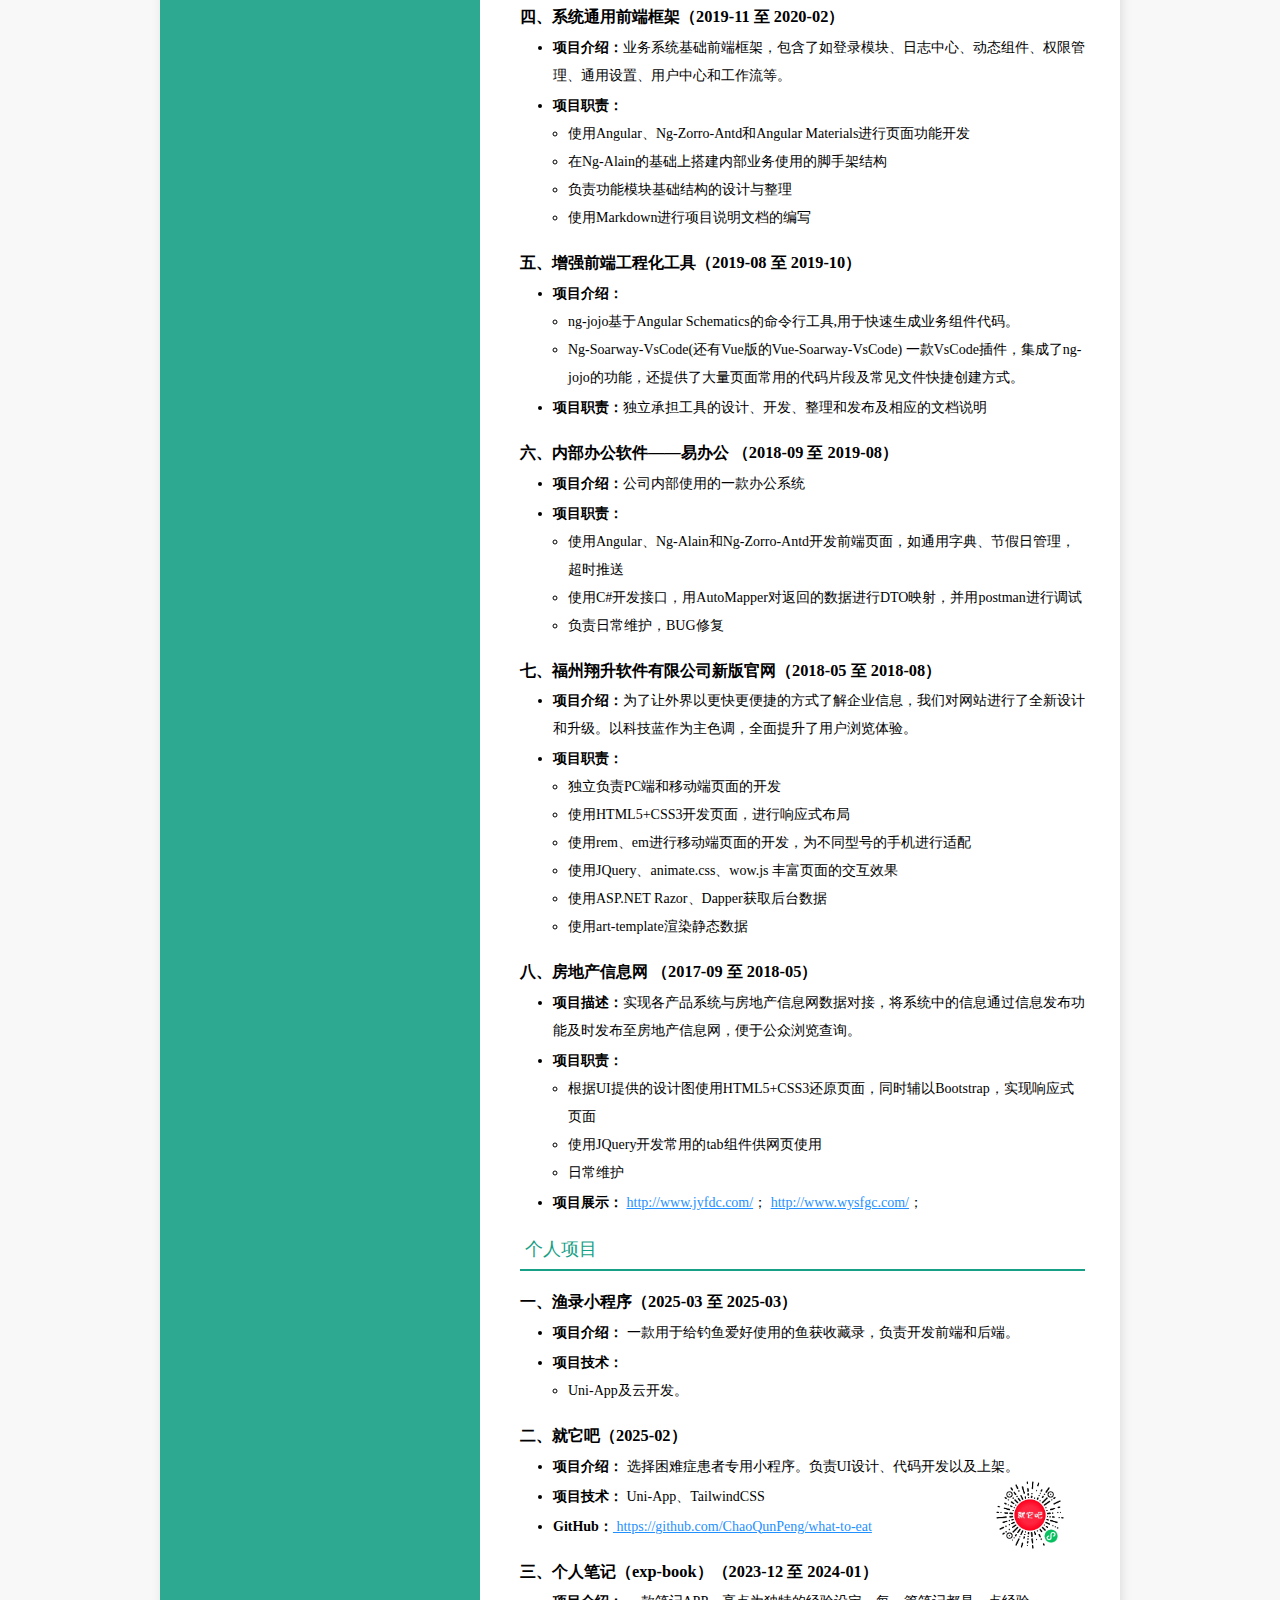
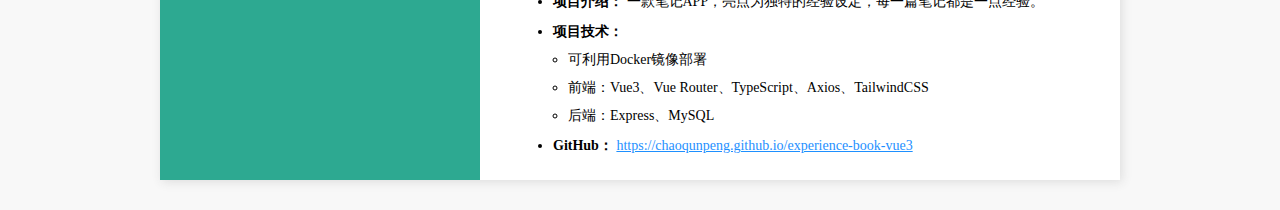
==== commit 5ede482b: "更新" ====
--- a/index.html
+++ b/index.html
@@ -36,28 +36,44 @@
 
             <div class="label">
               <div class="label-label">年龄</div>
-              <div class="label-value">27</div>
+              <div class="label-value">28</div>
             </div>
 
             <div class="label">
               <div class="label-label">学历</div>
-              <div class="label-value">专科</div>
+              <div class="label-value">本科</div>
             </div>
 
             <div class="label">
               <div class="label-label">专业</div>
-              <div class="label-value">计算机网络</div>
-            </div>
-
-            <div class="label">
+              <div class="label-value">计算机科学与技术</div>
+            </div>
+
+            <!-- <div class="label">
               <div class="label-label">毕业年份</div>
               <div class="label-value">2018年</div>
-            </div>
-
-            <div class="label">
+            </div> -->
+
+            <!-- <div class="label">
               <div class="label-label">毕业院校</div>
               <div class="label-value">江西生物科技职业学院</div>
-            </div>
+            </div> -->
+          </div>
+        </div>
+
+        <!-- 教育经历 -->
+        <div class="block">
+          <div class="block-title"><i class="iconfont icon-tag"></i>教育经历</div>
+
+          <div class="block-body">
+            <ul>
+              <li>
+                <p style="letter-spacing: 1px">江西生物科技职业学院</p>
+              </li>
+              <li>
+                <p style="letter-spacing: 1px">东北农业大学继续教育学院</p>
+              </li>
+            </ul>
           </div>
         </div>
 
@@ -130,7 +146,7 @@
           <div class="block-body">
             <ul>
               <li>语言：HTML5、CSS3、JavaScript、TypeScript</li>
-              <li>框架：Vue2、Vue3、uni-app、Angular</li>
+              <li>框架：Vue2、Vue3、Uni-App</li>
               <li>版本管理：Git、SVN</li>
             </ul>
           </div>
@@ -147,51 +163,140 @@
       </div>
 
       <div class="right-layout">
+        <!-- 自我评价 -->
+        <div class="block">
+          <div class="block-title"><i class="iconfont icon-pen"></i>自我评价</div>
+
+          <div class="block-body">
+            <ul>
+              <li>熟练使用Vue2、Vue3、Uni-App、HTML5、CSS3、JavaScript、TypeScript；</li>
+              <li>善于发现问题，并提出解决方案；主动性较强；善于封装；</li>
+              <li>乐于学习新技术</li>
+              <li>善用Google、Stack Overflow搜索并解决问题；</li>
+              <li>有良好的学习和沟通能力，乐于分享；</li>
+            </ul>
+          </div>
+        </div>
+
+        <!-- 获得荣誉 -->
+        <div class="block">
+          <div class="block-title"><i class="iconfont icon-trophy"></i>获得荣誉</div>
+
+          <div class="block-body">
+            <ul>
+              <li>福州翔升软件有限公司2019年度优秀员工</li>
+              <li>B站CSS3特效视频（BV号：BV1eV411d7D8）截止2023年3月1日已有216个收藏</li>
+              <li>个人小程序-就它吧，累积89个用户，目前评分为5分</li>
+            </ul>
+          </div>
+        </div>
+
         <!-- 项目经验 -->
         <div class="block">
           <div class="block-title"><i class="iconfont icon-tag"></i>项目经验</div>
 
-          <div class="block-body">
-            <div class="project">
-              <h3>一、法易云Web端（2020-09 至 2023-11）</h3>
-              <ul>
-                <li>
-                  <span>项目介绍：</span>
-                  智慧法务是实现律所管理和律师在线办公的一体化智慧平台，在平台上可以实现:
-                  案件全流程管理全流程、财务管理、人事管理、财务管理、行政管理、客户管理等需求
-                </li>
-                <li>
-                  <span>项目职责：</span>
-                  <ul>
-                    <li>
-                      负责项目基础搭建，如环境变量配置、开发环境配置、常用方法、打包配置、页面配置等
-                    </li>
+          <div class="block -body">
+            <div class="project" style="position: relative">
+              <h3>一、万能口令小程序（2025-03 至 2025-03）</h3>
+              <ul>
+                <li>
+                  <span>项目介绍：</span>
+                  一款用于分享图文、视频资源的小程序，其亮点是可以通过广告解锁资源，从而帮助内容制作者变现。
+                </li>
+                <li>
+                  <span>项目职责：</span>
+                  <ul>
+                    <li>负责前端功能开发、页面编写</li>
+                    <li>负责推广运营，寻找潜在合作者</li>
+                    <li>负责编写运营话术，制作使用手册</li>
+                  </ul>
+                </li>
+                <li>
+                  <span>项目技术：</span>
+                  <ul>
+                    <li>Uni-App</li>
+                  </ul>
+                </li>
+              </ul>
+              <img style="width: 90px; position: absolute; right: 0px; top: 100px" src="./wnkl.jpg" alt="万能口令小程序推广码" />
+            </div>
+
+            <div class="project">
+              <h3>二、美妆电商App（2024-06 至 2023-11）</h3>
+              <ul>
+                <li>
+                  <span>项目介绍：</span>
+                  某美妆公司专属的购物App，可用于客户购买美妆产品，以及销售替客户下单商品。
+                </li>
+                <li>
+                  <span>项目职责：</span>
+                  <ul>
+                    <li>负责项目基础搭建，各类常用库的引入、路由配置、组件封装</li>
+                    <li>负责UI界面设计</li>
+                  </ul>
+                </li>
+                <li>
+                  <span>项目技术：</span>
+                  <ul>
+                    <li>Flutter、GetX</li>
+                  </ul>
+                </li>
+              </ul>
+            </div>
+
+            <div class="project">
+              <h3>三、法易云项目（2020-09 至 2024-11）</h3>
+              <ul>
+                <li>
+                  <span>项目介绍：</span>
+                  智慧法务是实现律所管理和律师在线办公的一体化智慧平台，在平台上可以实现：案件全流程管理全流程、财务管理、人事管理、财务管理、行政管理、客户管理等需求。
+                  包含<b>Web端（律师端、管理后台）</b>、<b>移动端（律师端）</b>、<b>小程序（客户端）</b>。
+                </li>
+                <li>
+                  <span>项目职责：</span>
+                  <ul>
+                    <li>负责项目基础搭建，如环境变量配置、开发环境配置、常用方法、打包配置、页面配置等</li>
                     <li>业务功能开发：案件管理、客户管理、用印管理、文件管理等模块</li>
                     <li>fork了element-ui为element-qf-ui，修复其存在的一些bug，供web端项目使用</li>
                     <li>使用vue-styleguidist为项目增加组件文档</li>
                     <li>编写项目文档各类说明，如项目介绍，各公共方法等</li>
-                    <li>项目日常维护</li>
-                    <li>项目日常发版</li>
+                    <li>项目日常维护、日常发版</li>
+                    <li>通用的js方法库、vscode插件开发及维护</li>
+                    <li>
+                      vscode插件：<b>qf-tools</b>。
+                      前端开发中常用的方法，存放于这个npm包中，供Web、APP、小程序端使用，有新项目通过npm安装即可
+                    </li>
+                    <li>vscode插件： <b>qf-elf</b>。在插件市场中可搜索到，其中内置里项目中的各种常用模板，可一键生成，主要是Web端</li>
+                    <li>Web端、小程序、App端的代码片段维护</li>
                   </ul>
                 </li>
                 <li>
                   <span>项目技术：</span>
                   <ul>
-                    <li>Vue2全家桶、element-ui</li>
-                  </ul>
-                </li>
-              </ul>
-            </div>
-
-            <div class="project">
-              <h3>二、法易云项目通用工具（2020-09 至 2023-11）</h3>
-              <ul>
-                <li>
-                  <span> 项目介绍：前端项目通用的JS方法库、Web端项目vscode插件 </span>
-                </li>
-                <li>
-                  <span>项目职责：</span>
-                  <ul>
+                    <li>Vue2全家桶、Element-UI、Uni-App</li>
+                  </ul>
+                </li>
+              </ul>
+            </div>
+            <!-- <div class="project">
+              <h3>四、法易云Web端（2020-09 至 2023-11）</h3>
+              <ul>
+                <li>
+                  <span>项目介绍：</span>
+                  智慧法务是实现律所管理和律师在线办公的一体化智慧平台，在平台上可以实现:
+                  案件全流程管理全流程、财务管理、人事管理、财务管理、行政管理、客户管理等需求
+                </li>
+                <li>
+                  <span>项目职责：</span>
+                  <ul>
+                    <li>
+                      负责项目基础搭建，如环境变量配置、开发环境配置、常用方法、打包配置、页面配置等
+                    </li>
+                    <li>业务功能开发：案件管理、客户管理、用印管理、文件管理等模块</li>
+                    <li>fork了element-ui为element-qf-ui，修复其存在的一些bug，供web端项目使用</li>
+                    <li>使用vue-styleguidist为项目增加组件文档</li>
+                    <li>编写项目文档各类说明，如项目介绍，各公共方法等</li>
+                    <li>项目日常维护、日常发版</li>
                     <li>通用的js方法库、vscode插件开发及维护</li>
                     <li>
                       <b>qf-tools</b
@@ -204,14 +309,41 @@
                     <li>各端项目的代码片段维护</li>
                   </ul>
                 </li>
-                <!-- <li>
+                <li>
                   <span>项目技术：</span>
-                </li> -->
-              </ul>
-            </div>
-
-            <div class="project">
-              <h3>三、法易云移动端（2021-09 至 2023-11）</h3>
+                  <ul>
+                    <li>Vue2全家桶、element-ui</li>
+                  </ul>
+                </li>
+              </ul>
+            </div>
+
+            <div class="project">
+              <h3>五、法易云项目通用工具（2020-09 至 2023-11）</h3>
+              <ul>
+                <li>
+                  <span> 项目介绍：前端项目通用的JS方法库、Web端项目vscode插件 </span>
+                </li>
+                <li>
+                  <span>项目职责：</span>
+                  <ul>
+                    <li>通用的js方法库、vscode插件开发及维护</li>
+                    <li>
+                      <b>qf-tools</b
+                      >：前端开发中常用的方法，存放于这个npm包中，供Web、APP、小程序端使用，有新项目通过npm安装即可
+                    </li>
+                    <li>
+                      <b>qf-elf</b
+                      >：vscode插件，在插件市场中可搜索到，其中内置里项目中的各种常用模板，可一键生成，主要是Web端
+                    </li>
+                    <li>各端项目的代码片段维护</li>
+                  </ul>
+                </li>
+              </ul>
+            </div>
+
+            <div class="project">
+              <h3>六、法易云移动端（2021-09 至 2023-11）</h3>
               <ul>
                 <li>
                   <span>项目介绍：</span>
@@ -228,14 +360,14 @@
                 <li>
                   <span>项目技术：</span>
                   <ul>
-                    <li>使用uni-app开发</li>
-                  </ul>
-                </li>
-              </ul>
-            </div>
-
-            <div class="project">
-              <h3>四、法易云用户小程序（2022-02 至 2023-11）</h3>
+                    <li>使用Uni-App开发</li>
+                  </ul>
+                </li>
+              </ul>
+            </div>
+
+            <div class="project">
+              <h3>七、法易云用户小程序（2022-02 至 2023-11）</h3>
               <ul>
                 <li>
                   <span>项目介绍：</span>
@@ -251,14 +383,14 @@
                 <li>
                   <span>项目技术：</span>
                   <ul>
-                    <li>使用uni-app开发</li>
-                  </ul>
-                </li>
-              </ul>
-            </div>
-
-            <div class="project">
-              <h3>五、法易云管理后台（2023-06 至 2023-11）</h3>
+                    <li>使用Uni-App开发</li>
+                  </ul>
+                </li>
+              </ul>
+            </div>
+
+            <div class="project">
+              <h3>八、法易云管理后台（2023-06 至 2023-11）</h3>
               <ul>
                 <li>
                   <span>项目介绍：</span>
@@ -279,10 +411,10 @@
                   <span>项目技术：Vue2全家桶</span>
                 </li>
               </ul>
-            </div>
-
-            <div class="project">
-              <h3>六、系统通用前端框架（2019-11 至 2020-02）</h3>
+            </div> -->
+
+            <div class="project">
+              <h3>四、系统通用前端框架（2019-11 至 2020-02）</h3>
               <ul>
                 <li>
                   <span>项目介绍：</span
@@ -301,7 +433,7 @@
             </div>
 
             <div class="project">
-              <h3>七、增强前端工程化工具（2019-08 至 2019-10）</h3>
+              <h3>五、增强前端工程化工具（2019-08 至 2019-10）</h3>
               <ul>
                 <!-- <li><span>技术栈：</span> Angular Schematics</li> -->
                 <li>
@@ -319,19 +451,15 @@
             </div>
 
             <div class="project">
-              <h3>八、内部办公软件——易办公 （2018-09 至 2019-08）</h3>
+              <h3>六、内部办公软件——易办公 （2018-09 至 2019-08）</h3>
               <ul>
                 <!-- <li><span>技术栈：</span> Angular、Ng-Alain、.NET、AutoMapper 、SQL Server</li> -->
                 <li><span>项目介绍：</span>公司内部使用的一款办公系统</li>
                 <li>
                   <span>项目职责：</span>
                   <ul>
-                    <li>
-                      使用Angular、Ng-Alain和Ng-Zorro-Antd开发前端页面，如通用字典、节假日管理，超时推送
-                    </li>
-                    <li>
-                      使用C#开发接口，用AutoMapper对返回的数据进行DTO映射，并用postman进行调试
-                    </li>
+                    <li>使用Angular、Ng-Alain和Ng-Zorro-Antd开发前端页面，如通用字典、节假日管理，超时推送</li>
+                    <li>使用C#开发接口，用AutoMapper对返回的数据进行DTO映射，并用postman进行调试</li>
                     <li>负责日常维护，BUG修复</li>
                   </ul>
                 </li>
@@ -339,7 +467,7 @@
             </div>
 
             <div class="project">
-              <h3>九、福州翔升软件有限公司新版官网（2018-05 至 2018-08）</h3>
+              <h3>七、福州翔升软件有限公司新版官网（2018-05 至 2018-08）</h3>
               <ul>
                 <li>
                   <span>项目介绍：</span
@@ -366,7 +494,7 @@
             </div>
 
             <div class="project">
-              <h3>十、房地产信息网 （2017-09 至 2018-05）</h3>
+              <h3>八、房地产信息网 （2017-09 至 2018-05）</h3>
               <ul>
                 <li>
                   <span>项目描述：</span
@@ -375,9 +503,7 @@
                 <li>
                   <span>项目职责：</span>
                   <ul>
-                    <li>
-                      根据UI提供的设计图使用HTML5+CSS3还原页面，同时辅以Bootstrap，实现响应式页面
-                    </li>
+                    <li>根据UI提供的设计图使用HTML5+CSS3还原页面，同时辅以Bootstrap，实现响应式页面</li>
                     <li>使用JQuery开发常用的tab组件供网页使用</li>
                     <li>日常维护</li>
                   </ul>
@@ -395,135 +521,62 @@
         <!-- 个人项目 -->
         <div class="block">
           <div class="block-title"><i class="iconfont icon-star"></i>个人项目</div>
-
-          <div class="block-body">
-            <div class="project">
-              <h3>一、个人笔记（exp-book）（2023-12 至 2024-01）</h3>
-              <ul>
-                <li>
-                  <span>项目介绍：</span>
-                  一款笔记APP，亮点为独特的经验设定，每一篇笔记都是一点经验。
-                </li>
-                <li>
-                  <span>项目技术：</span>
-                  <ul>
-                    <li>可利用Docker镜像部署</li>
-                    <li>前端：Vue3、Vue Router、TypeScript、Axios、TailwindCSS</li>
-                    <li>后端：Express、MySQL</li>
-                  </ul>
-                </li>
-                <li>
-                  <span>GitHub：</span>
-                  <a href="https://github.com/ChaoQunPeng/experience-book-vue3" target="_blank">
-                    https://github.com/ChaoQunPeng/experience-book-vue3
-                  </a>
-                </li>
-              </ul>
-            </div>
-
-            <div class="project" style="position: relative;">
-              <h3>二、吃神马呢（2023-12）</h3>
-              <ul>
-                <li>
-                  <span>项目介绍：</span>
-                  吃什么困难症患者专用小程序
-                </li>
-                <li>
-                  <span>项目技术：</span>
-                  uni-app、TailwindCSS
-                </li>
-                <li>
-                  <span>GitHub：</span
-                  ><a href="https://github.com/ChaoQunPeng/what-to-eat" target="_blank">
-                    https://github.com/ChaoQunPeng/what-to-eat
-                  </a>
-                </li>
-              </ul>
-              <img
-                style="width: 90px; position: absolute; right: 0px; top: 10px"
-                src="./wte.jpg"
-                alt="小程序推广码"
-              />
-            </div>
-          </div>
-        </div>
-
-        <!-- 其它项目 -->
-        <!-- <div class="block">
-          <div class="block-title"><i class="iconfont icon-star"></i>其它项目</div>
-
-          <div class="block-body">
-            <div class="project">
-              <h3>一、比特币交易网站 bullswapx（2023-11）</h3>
-              <ul>
-                <li>
-                  <span>项目介绍：</span>
-                  一个虚拟货币交易网站。主要负责站点在各操作系统的兼容性和在各尺寸屏幕兼容性维护。
-                </li>
-                <li>
-                  <span>项目技术：</span>
-                  <ul>
-                    <li>react、nextjs、TailwindCSS</li>
-                  </ul>
-                </li>
-                <li>
-                  <span>预览地址：</span>
-                  <a href="https://bullswapx.com/market" target="_blank">
-                    https://bullswapx.com/market
-                  </a>
-                </li>
-              </ul>
-            </div>
-
-            <div class="project">
-              <h3>二、Web3项目官网 3water-labs（2024-03）</h3>
-              <ul>
-                <li>
-                  <span>项目介绍：</span>
-                  一个做Web3业务的公司官网。主要负责站点在各操作系统的兼容性和在各尺寸屏幕兼容性维护。
-                </li>
-                <li>
-                  <span>项目技术：</span>
-                  <ul>
-                    <li>react、nextjs、TailwindCSS</li>
-                  </ul>
-                </li>
-                <li>
-                  <span>预览地址：</span>
-                  <a href="https://3water-labs.org/#" target="_blank">
-                    https://3water-labs.org/#
-                  </a>
-                </li>
-              </ul>
-            </div>
-          </div>
-        </div> -->
-
-        <!-- 获得荣誉 -->
-        <div class="block">
-          <div class="block-title"><i class="iconfont icon-trophy"></i>获得荣誉</div>
-
-          <div class="block-body">
-            <ul>
-              <li>福州翔升软件有限公司2019年度优秀员工</li>
-              <li>B站CSS3特效视频（BV号：BV1eV411d7D8）截止2023年3月1日已有216个收藏</li>
-            </ul>
-          </div>
-        </div>
-
-        <!-- 自我评价 -->
-        <div class="block">
-          <div class="block-title"><i class="iconfont icon-pen"></i>自我评价</div>
-
-          <div class="block-body">
-            <ul>
-              <li>
-                熟练使用Vue2、Vue3、HTML5、CSS3、JavaScript、TypeScript；
-              </li>
-              <li>善于发现问题，并提出解决方案；主动性较强；善于封装；</li>
-              <li>乐于学习新技术</li>
-              <li>善用Google、Stack Overflow搜索并解决问题；</li>
-              <li>有良好的学习和沟通能力，乐于分享；</li>
+          <div class="project">
+            <h3>一、渔录小程序（2025-03 至 2025-03）</h3>
+            <ul>
+              <li>
+                <span>项目介绍：</span>
+                一款用于给钓鱼爱好使用的鱼获收藏录，负责开发前端和后端。
+              </li>
+              <li>
+                <span>项目技术：</span>
+                <ul>
+                  <li>Uni-App及云开发。</li>
+                </ul>
+              </li>
+            </ul>
+          </div>
+
+          <div class="project" style="position: relative">
+            <h3>二、就它吧（2025-02）</h3>
+            <ul>
+              <li>
+                <span>项目介绍：</span>
+                选择困难症患者专用小程序。负责UI设计、代码开发以及上架。
+              </li>
+              <li>
+                <span>项目技术：</span>
+                Uni-App、TailwindCSS
+              </li>
+              <li>
+                <span>GitHub：</span
+                ><a href="https://github.com/ChaoQunPeng/what-to-eat" target="_blank"> https://github.com/ChaoQunPeng/what-to-eat </a>
+              </li>
+            </ul>
+            <img style="width: 70px; position: absolute; right: 20px; top: 60px" src="./wte.jpg" alt="就它吧小程序推广码" />
+          </div>
+
+          <div class="project">
+            <h3>三、个人笔记（exp-book）（2023-12 至 2024-01）</h3>
+            <ul>
+              <li>
+                <span>项目介绍：</span>
+                一款笔记APP，亮点为独特的经验设定，每一篇笔记都是一点经验。
+              </li>
+              <li>
+                <span>项目技术：</span>
+                <ul>
+                  <li>可利用Docker镜像部署</li>
+                  <li>前端：Vue3、Vue Router、TypeScript、Axios、TailwindCSS</li>
+                  <li>后端：Express、MySQL</li>
+                </ul>
+              </li>
+              <li>
+                <span>GitHub：</span>
+                <a href="https://chaoqunpeng.github.io/experience-book-vue3/#/" target="_blank">
+                  https://chaoqunpeng.github.io/experience-book-vue3
+                </a>
+              </li>
             </ul>
           </div>
         </div>
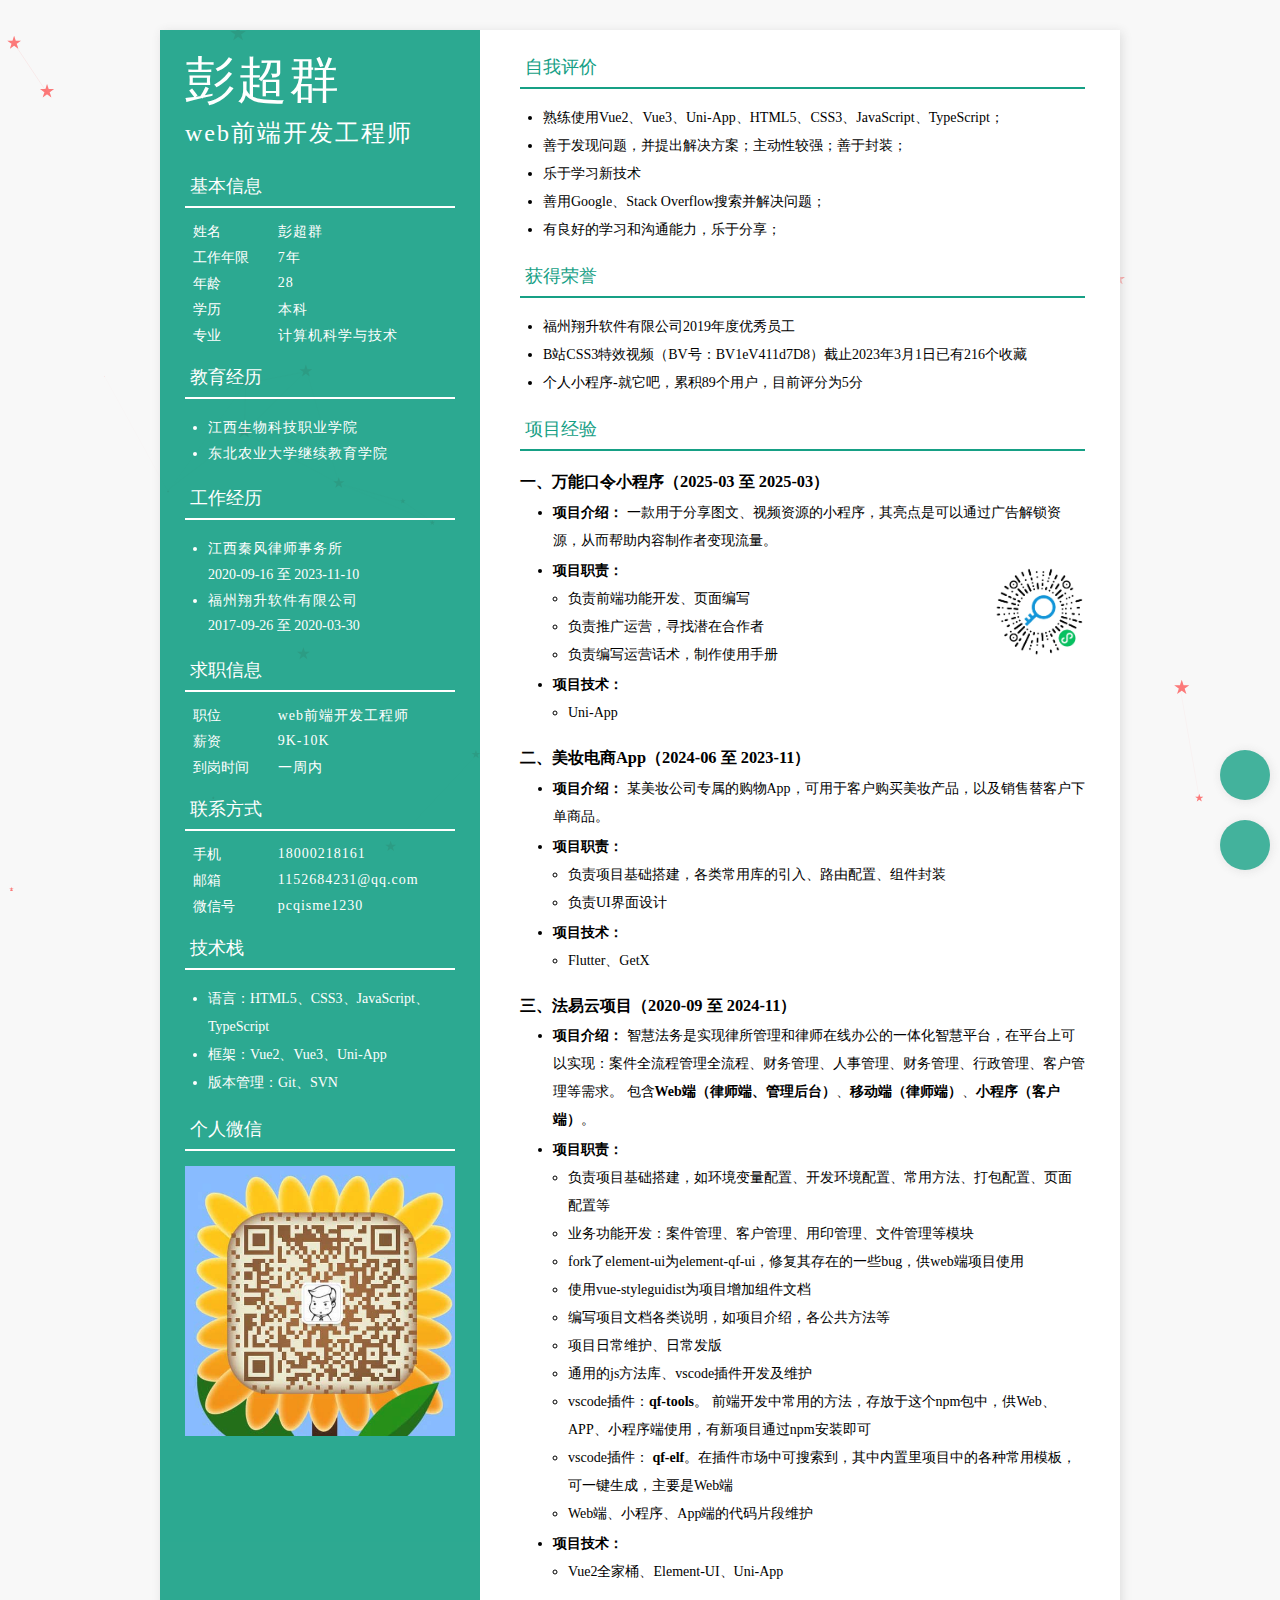
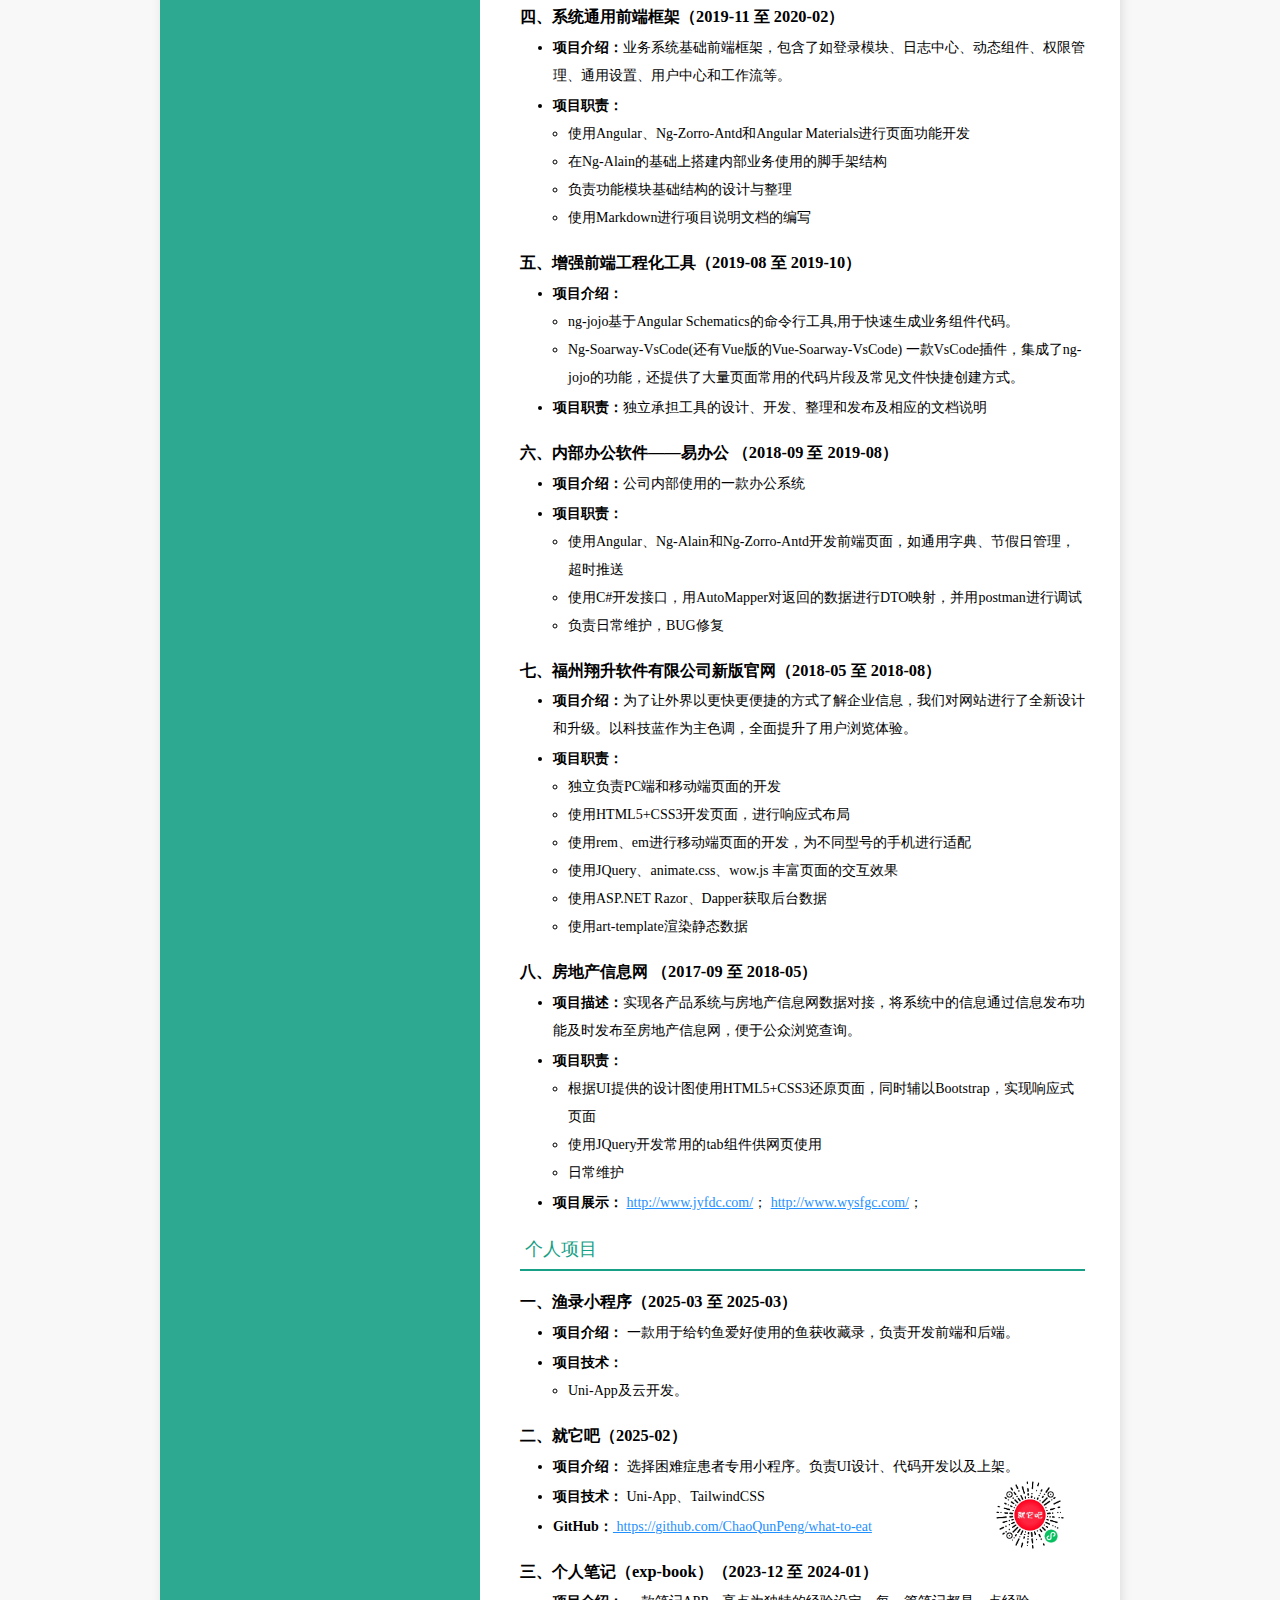
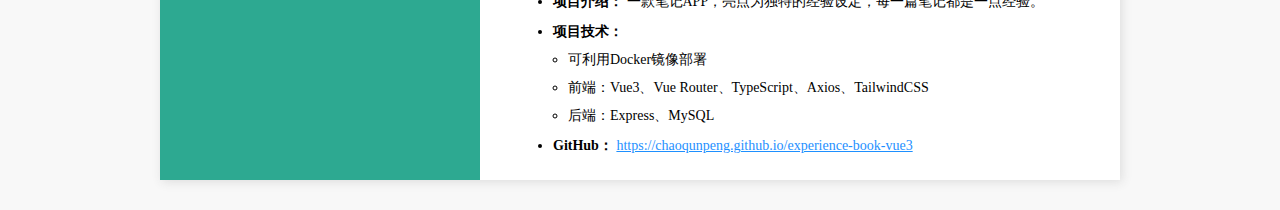
==== commit fd4a3a4b: "更新" ====
--- a/index.html
+++ b/index.html
@@ -201,7 +201,7 @@
               <ul>
                 <li>
                   <span>项目介绍：</span>
-                  一款用于分享图文、视频资源的小程序，其亮点是可以通过广告解锁资源，从而帮助内容制作者变现。
+                  一款用于分享图文、视频资源的小程序，其亮点是可以通过广告解锁资源，从而帮助内容制作者变现流量。
                 </li>
                 <li>
                   <span>项目职责：</span>
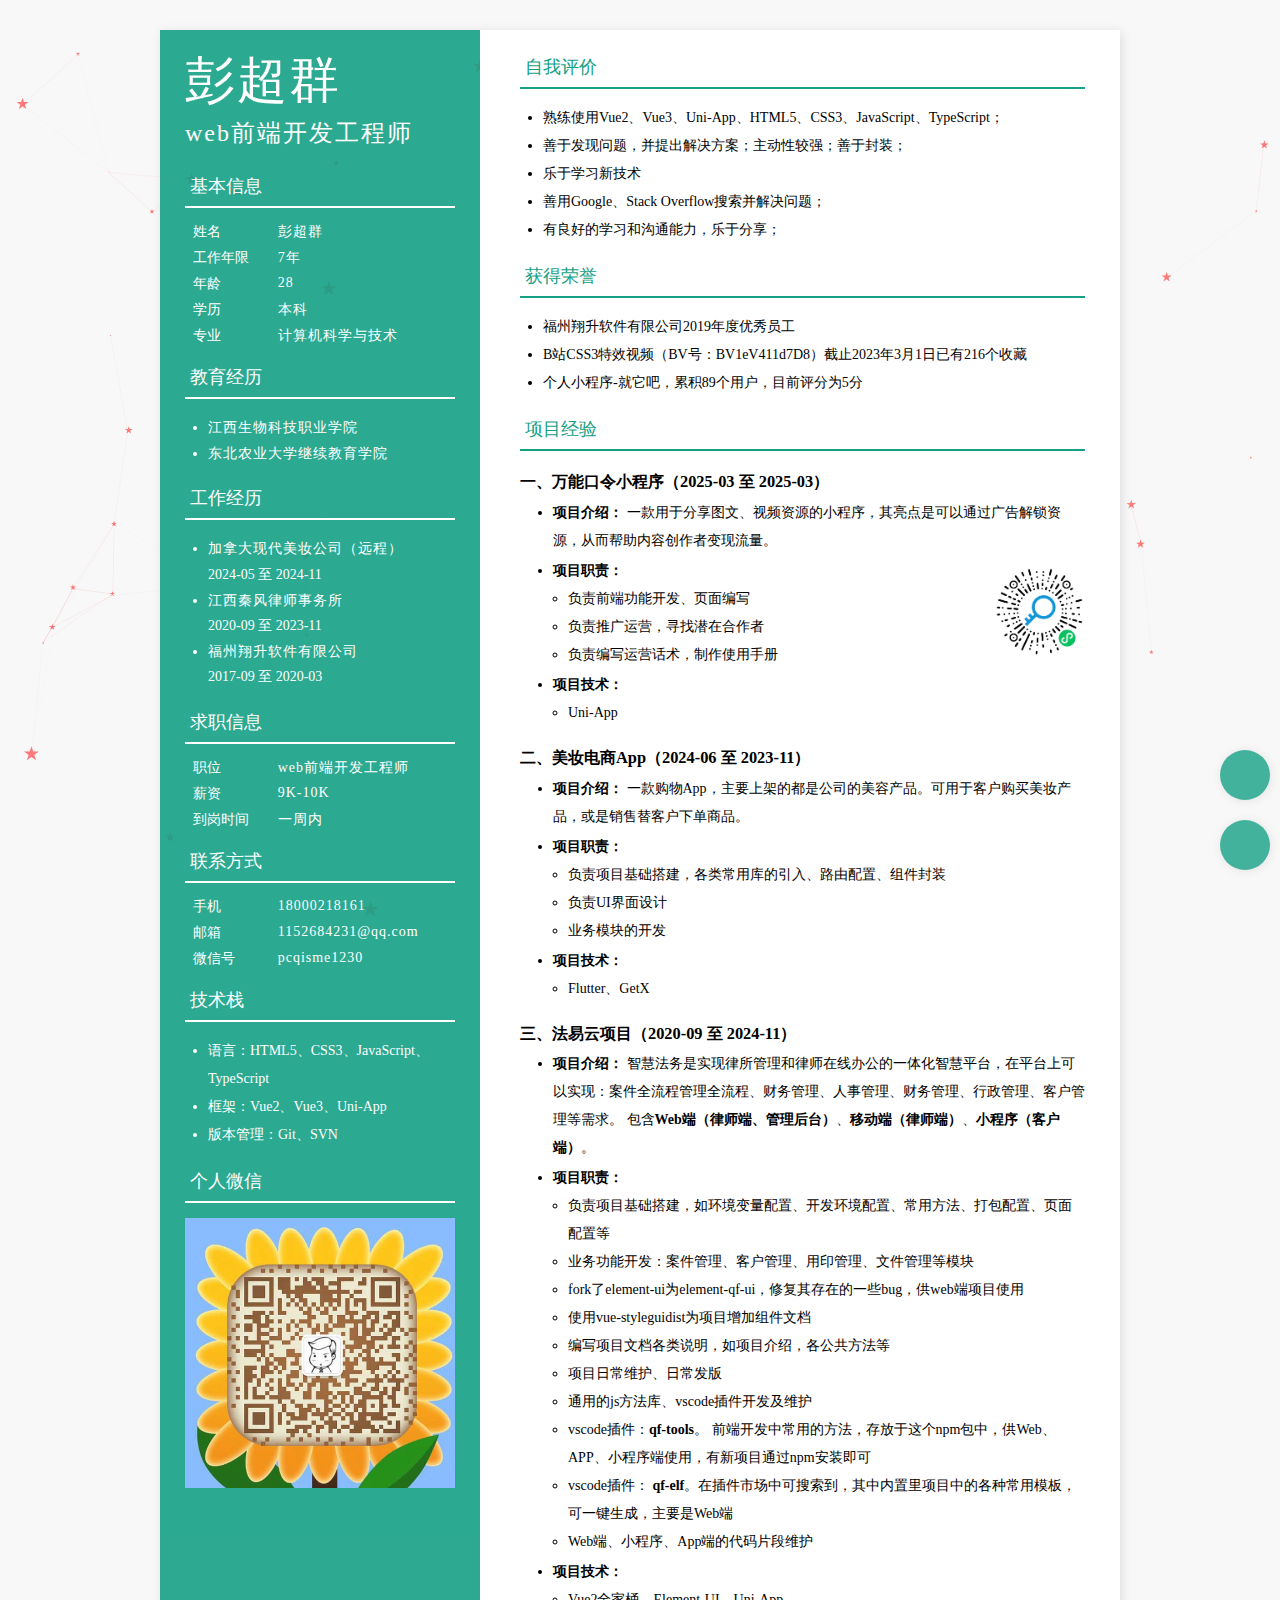
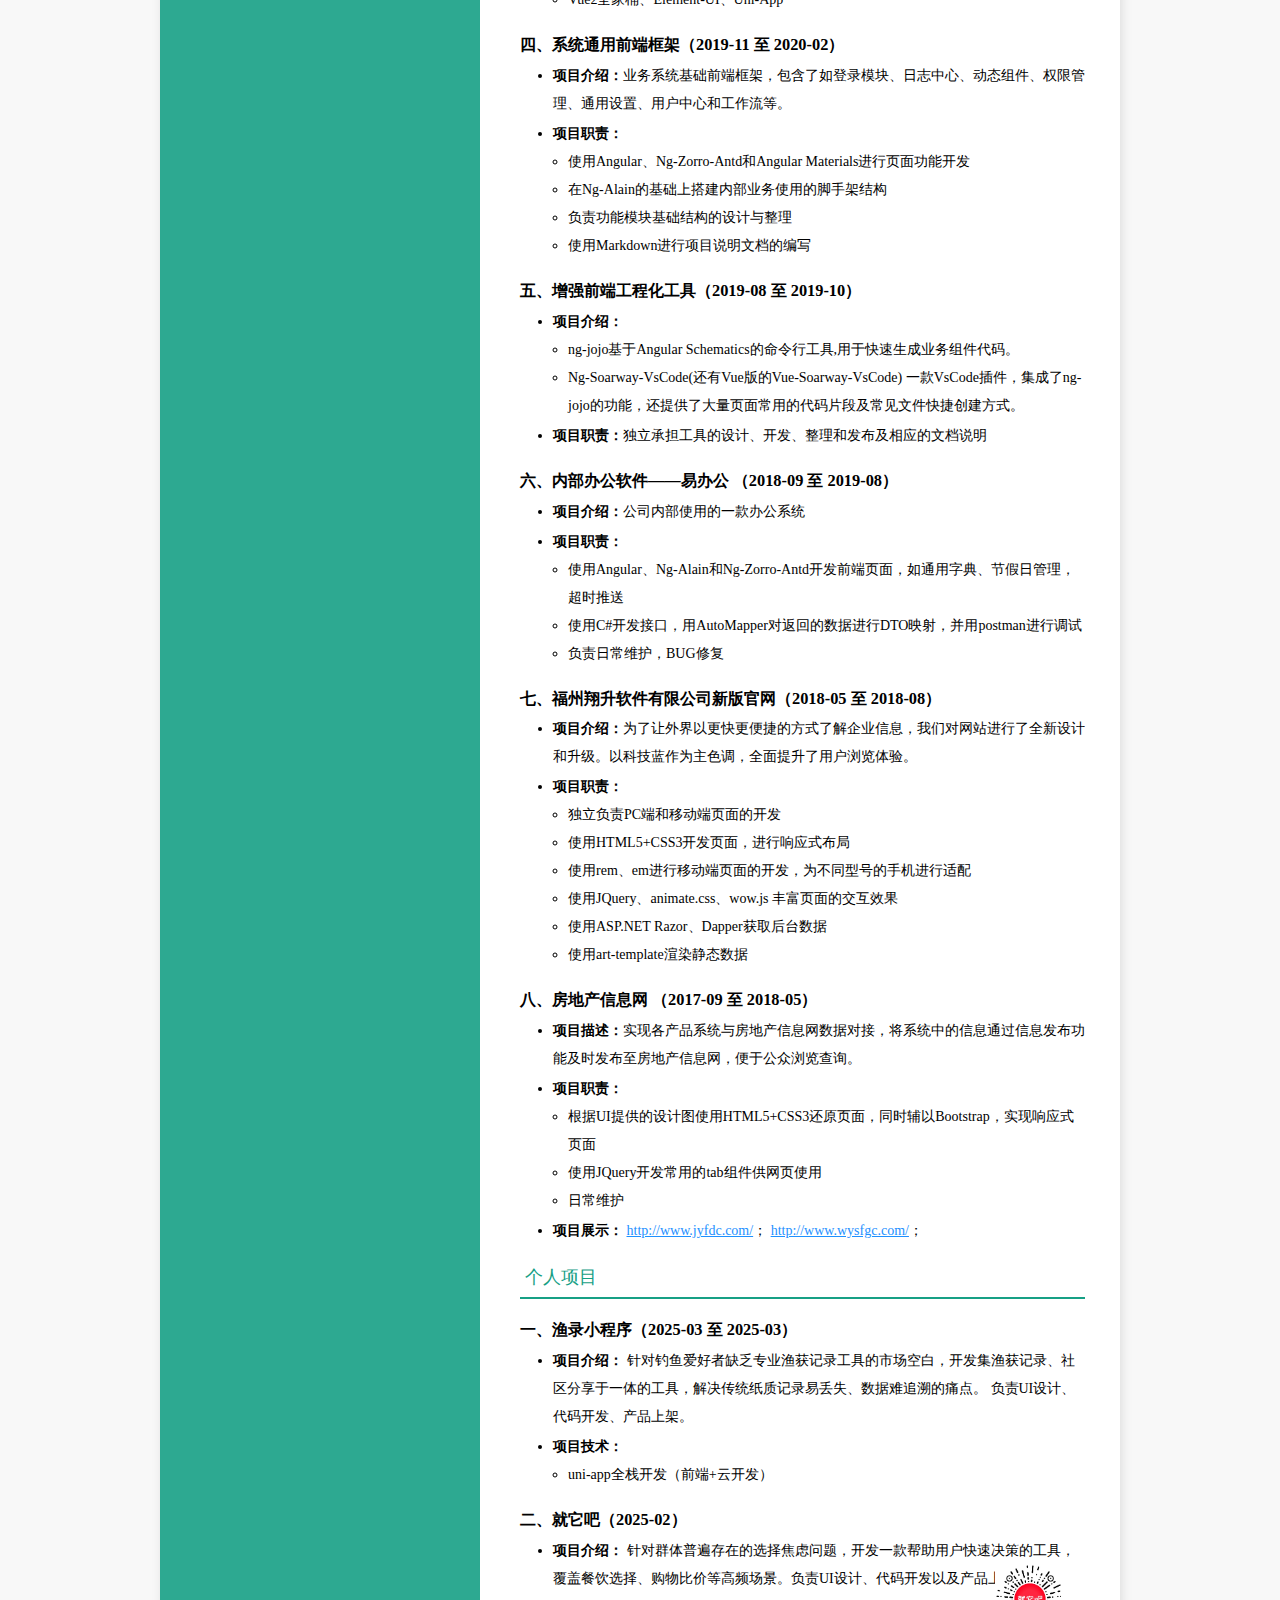
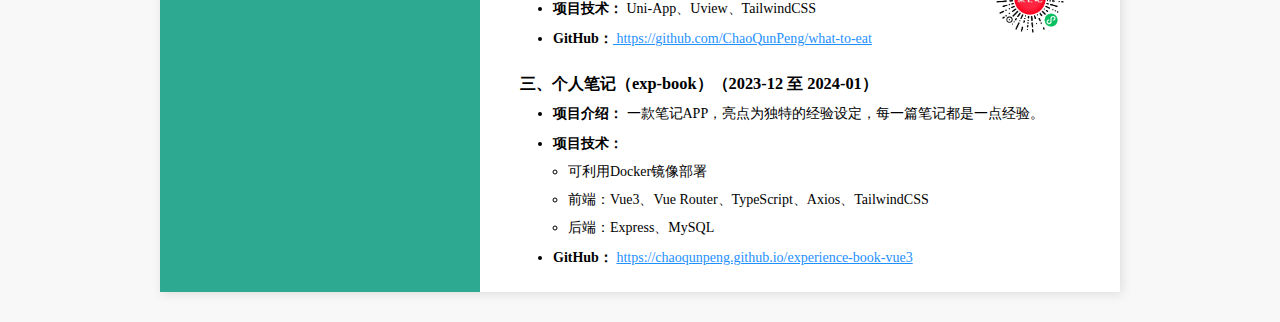
==== commit 4d5e20c1: "." ====
--- a/index.html
+++ b/index.html
@@ -22,7 +22,7 @@
 
         <!-- 基本信息 -->
         <div class="block">
-          <div class="block-title"><i class="iconfont icon-user"></i>基本信息</div>
+          <div class="block-title"><i class="iconfont icon-tag"></i>基本信息</div>
           <div class="block-body">
             <div class="label">
               <div class="label-label">姓名</div>
@@ -79,17 +79,21 @@
 
         <!-- 工作经历 -->
         <div class="block">
-          <div class="block-title"><i class="iconfont icon-phone"></i>工作经历</div>
-
-          <div class="block-body">
-            <ul>
+          <div class="block-title"><i class="iconfont icon-tag"></i>工作经历</div>
+
+          <div class="block-body">
+            <ul>
+              <li>
+                <p style="letter-spacing: 1px">加拿大现代美妆公司（远程）</p>
+                <p>2024-05 至 2024-11</p>
+              </li>
               <li>
                 <p style="letter-spacing: 1px">江西秦风律师事务所</p>
-                <p>2020-09-16 至 2023-11-10</p>
+                <p>2020-09 至 2023-11</p>
               </li>
               <li>
                 <p style="letter-spacing: 1px">福州翔升软件有限公司</p>
-                <p>2017-09-26 至 2020-03-30</p>
+                <p>2017-09 至 2020-03</p>
               </li>
             </ul>
           </div>
@@ -97,7 +101,7 @@
 
         <!-- 求职信息 -->
         <div class="block">
-          <div class="block-title"><i class="iconfont icon-phone"></i>求职信息</div>
+          <div class="block-title"><i class="iconfont icon-tag"></i>求职信息</div>
 
           <div class="block-body">
             <div class="label">
@@ -201,7 +205,7 @@
               <ul>
                 <li>
                   <span>项目介绍：</span>
-                  一款用于分享图文、视频资源的小程序，其亮点是可以通过广告解锁资源，从而帮助内容制作者变现流量。
+                  一款用于分享图文、视频资源的小程序，其亮点是可以通过广告解锁资源，从而帮助内容创作者变现流量。
                 </li>
                 <li>
                   <span>项目职责：</span>
@@ -226,13 +230,14 @@
               <ul>
                 <li>
                   <span>项目介绍：</span>
-                  某美妆公司专属的购物App，可用于客户购买美妆产品，以及销售替客户下单商品。
+                  一款购物App，主要上架的都是公司的美容产品。可用于客户购买美妆产品，或是销售替客户下单商品。
                 </li>
                 <li>
                   <span>项目职责：</span>
                   <ul>
                     <li>负责项目基础搭建，各类常用库的引入、路由配置、组件封装</li>
                     <li>负责UI界面设计</li>
+                    <li>业务模块的开发</li>
                   </ul>
                 </li>
                 <li>
@@ -526,12 +531,14 @@
             <ul>
               <li>
                 <span>项目介绍：</span>
-                一款用于给钓鱼爱好使用的鱼获收藏录，负责开发前端和后端。
+                针对钓鱼爱好者缺乏专业渔获记录工具的市场空白，开发集渔获记录、社区分享于一体的工具，解决传统纸质记录易丢失、数据难追溯的痛点。
+                
+                负责UI设计、代码开发、产品上架。
               </li>
               <li>
                 <span>项目技术：</span>
                 <ul>
-                  <li>Uni-App及云开发。</li>
+                  <li>uni-app全栈开发（前端+云开发）</li>
                 </ul>
               </li>
             </ul>
@@ -542,11 +549,11 @@
             <ul>
               <li>
                 <span>项目介绍：</span>
-                选择困难症患者专用小程序。负责UI设计、代码开发以及上架。
+                针对群体普遍存在的选择焦虑问题，开发一款帮助用户快速决策的工具，覆盖餐饮选择、购物比价等高频场景。负责UI设计、代码开发以及产品上架。
               </li>
               <li>
                 <span>项目技术：</span>
-                Uni-App、TailwindCSS
+                Uni-App、Uview、TailwindCSS
               </li>
               <li>
                 <span>GitHub：</span
